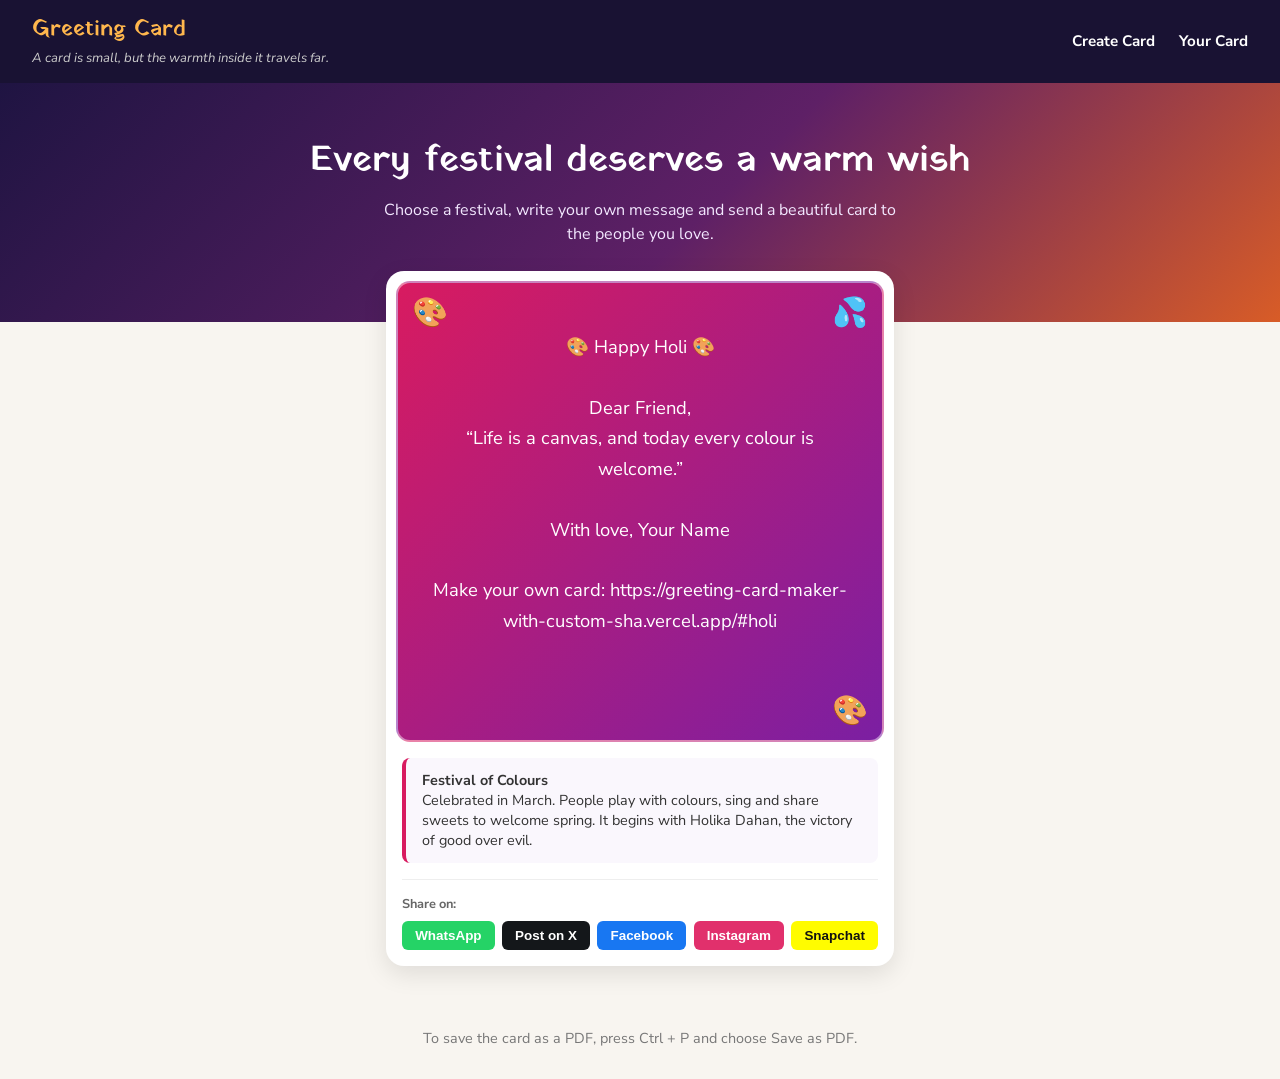
==== greetnav.html @ eba156ea "Add Messenger button to greetnav.html" ====
<!DOCTYPE html>
<html lang="en">
<head>
<meta charset="UTF-8">
<meta name="viewport" content="width=device-width, initial-scale=1">
<meta name="color-scheme" content="light">
<title>Your Greeting Card</title>
<link href="https://fonts.googleapis.com/css2?family=Nunito+Sans:wght@400;600;700&family=Yatra+One&display=swap" rel="stylesheet">
<link rel="stylesheet" href="flix.css">
</head>
<body class="saved-page">

<nav>
  <div class="brand">
    <strong>Greeting Card</strong>
    <span>A card is small, but the warmth inside it travels far.</span>
  </div>
  <div class="nav-links">
    <a href="greet.html">Create Card</a>
    <a href="greetnav.html#holi">Your Card</a>
  </div>
</nav>

<header>
  <h1>Every festival deserves a warm wish</h1>
  <p>Choose a festival, write your own message and send a beautiful card to the people you love.</p>
</header>

<main>
<form id="diwali" action="https://wa.me/" target="_blank" style="--c:#f57c00">
  <div class="face">
    <span class="deco d1">🪔</span><span class="deco d2">✨</span><span class="deco d3">🪔</span>
    <textarea name="text" rows="12" aria-label="Card message">🪔 Happy Diwali 🪔

Dear Friend,
“Light one small lamp today. Hope spreads faster than darkness ever could.”

With love, Your Name

Make your own card: https://greeting-card-maker-with-custom-sha.vercel.app/#diwali</textarea>
  </div>
  <p class="about"><strong>Festival of Lights</strong><br>Celebrated in October or November. Homes glow with diyas and rangoli, families share sweets and pray to Goddess Lakshmi. It marks the victory of light over darkness and Lord Rama’s return to Ayodhya.</p>
  <div class="share-section">
    <span class="share-title">Share on:</span>
    <div class="share-buttons">
      <button type="submit" class="btn-wa">WhatsApp</button>
      <button type="submit" class="btn-x" formaction="https://twitter.com/intent/tweet">Post on X</button>
      <button type="submit" class="btn-fb" formaction="https://www.facebook.com/">Facebook</button>
      <button type="submit" class="btn-ig" formaction="https://www.instagram.com/">Instagram</button>
      <button type="submit" class="btn-sc" formaction="https://www.snapchat.com/">Snapchat</button>
    </div>
  </div>
</form>
<form id="holi" action="https://wa.me/" target="_blank" style="--c:#d81b60">
  <div class="face">
    <span class="deco d1">🎨</span><span class="deco d2">💦</span><span class="deco d3">🎨</span>
    <textarea name="text" rows="12" aria-label="Card message">🎨 Happy Holi 🎨

Dear Friend,
“Life is a canvas, and today every colour is welcome.”

With love, Your Name

Make your own card: https://greeting-card-maker-with-custom-sha.vercel.app/#holi</textarea>
  </div>
  <p class="about"><strong>Festival of Colours</strong><br>Celebrated in March. People play with colours, sing and share sweets to welcome spring. It begins with Holika Dahan, the victory of good over evil.</p>
  <div class="share-section">
    <span class="share-title">Share on:</span>
    <div class="share-buttons">
      <button type="submit" class="btn-wa">WhatsApp</button>
      <button type="submit" class="btn-x" formaction="https://twitter.com/intent/tweet">Post on X</button>
      <button type="submit" class="btn-fb" formaction="https://www.facebook.com/">Facebook</button>
      <button type="submit" class="btn-ig" formaction="https://www.instagram.com/">Instagram</button>
      <button type="submit" class="btn-sc" formaction="https://www.snapchat.com/">Snapchat</button>
    </div>
  </div>
</form>
<form id="rakhi" action="https://wa.me/" target="_blank" style="--c:#c2185b">
  <div class="face">
    <span class="deco d1">🎀</span><span class="deco d2">💛</span><span class="deco d3">🎀</span>
    <textarea name="text" rows="12" aria-label="Card message">🎀 Happy Raksha Bandhan 🎀

Dear Brother/Sister,
“Some bonds need no words, only a thread, a smile and a promise.”

With love, Your Name

Make your own card: https://greeting-card-maker-with-custom-sha.vercel.app/#rakhi</textarea>
  </div>
  <p class="about"><strong>Bond of Brother and Sister</strong><br>Celebrated in August. Sisters tie a rakhi on their brothers’ wrists, and brothers promise love, care and protection.</p>
  <div class="share-section">
    <span class="share-title">Share on:</span>
    <div class="share-buttons">
      <button type="submit" class="btn-wa">WhatsApp</button>
      <button type="submit" class="btn-x" formaction="https://twitter.com/intent/tweet">Post on X</button>
      <button type="submit" class="btn-fb" formaction="https://www.facebook.com/">Facebook</button>
      <button type="submit" class="btn-ig" formaction="https://www.instagram.com/">Instagram</button>
      <button type="submit" class="btn-sc" formaction="https://www.snapchat.com/">Snapchat</button>
    </div>
  </div>
</form>
<form id="navratri" action="https://wa.me/" target="_blank" style="--c:#e53935">
  <div class="face">
    <span class="deco d1">🔱</span><span class="deco d2">🌺</span><span class="deco d3">🔱</span>
    <textarea name="text" rows="12" aria-label="Card message">🔱 Happy Navratri 🔱

Dear Friend,
“Faith lights the nine nights, and courage carries you through all the days.”

With love, Your Name

Make your own card: https://greeting-card-maker-with-custom-sha.vercel.app/#navratri</textarea>
  </div>
  <p class="about"><strong>Nine Nights of the Goddess</strong><br>Nine nights of worship of Goddess Durga, with fasting, garba and dandiya raas in the evenings.</p>
  <div class="share-section">
    <span class="share-title">Share on:</span>
    <div class="share-buttons">
      <button type="submit" class="btn-wa">WhatsApp</button>
      <button type="submit" class="btn-x" formaction="https://twitter.com/intent/tweet">Post on X</button>
      <button type="submit" class="btn-fb" formaction="https://www.facebook.com/">Facebook</button>
      <button type="submit" class="btn-ig" formaction="https://www.instagram.com/">Instagram</button>
      <button type="submit" class="btn-sc" formaction="https://www.snapchat.com/">Snapchat</button>
    </div>
  </div>
</form>
<form id="dussehra" action="https://wa.me/" target="_blank" style="--c:#bf360c">
  <div class="face">
    <span class="deco d1">🏹</span><span class="deco d2">🔥</span><span class="deco d3">🏹</span>
    <textarea name="text" rows="12" aria-label="Card message">🏹 Happy Dussehra 🏹

Dear Friend,
“Every Ravan inside us falls when truth and kindness stand tall.”

With love, Your Name

Make your own card: https://greeting-card-maker-with-custom-sha.vercel.app/#dussehra</textarea>
  </div>
  <p class="about"><strong>Victory of Good over Evil</strong><br>Marks Lord Rama’s victory over Ravana. Effigies of Ravana are burnt on the tenth day after Navratri.</p>
  <div class="share-section">
    <span class="share-title">Share on:</span>
    <div class="share-buttons">
      <button type="submit" class="btn-wa">WhatsApp</button>
      <button type="submit" class="btn-x" formaction="https://twitter.com/intent/tweet">Post on X</button>
      <button type="submit" class="btn-fb" formaction="https://www.facebook.com/">Facebook</button>
      <button type="submit" class="btn-ig" formaction="https://www.instagram.com/">Instagram</button>
      <button type="submit" class="btn-sc" formaction="https://www.snapchat.com/">Snapchat</button>
    </div>
  </div>
</form>
<form id="janmashtami" action="https://wa.me/" target="_blank" style="--c:#1e5aa8">
  <div class="face">
    <span class="deco d1">🦚</span><span class="deco d2">🪈</span><span class="deco d3">🦚</span>
    <textarea name="text" rows="12" aria-label="Card message">🦚 Happy Janmashtami 🦚

Dear Friend,
“Do your best, let go of the rest, and keep smiling like Krishna.”

With love, Your Name

Make your own card: https://greeting-card-maker-with-custom-sha.vercel.app/#janmashtami</textarea>
  </div>
  <p class="about"><strong>Birth of Lord Krishna</strong><br>Celebrated with fasting, bhajans, midnight prayers and the dahi handi pot-breaking fun.</p>
  <div class="share-section">
    <span class="share-title">Share on:</span>
    <div class="share-buttons">
      <button type="submit" class="btn-wa">WhatsApp</button>
      <button type="submit" class="btn-x" formaction="https://twitter.com/intent/tweet">Post on X</button>
      <button type="submit" class="btn-fb" formaction="https://www.facebook.com/">Facebook</button>
      <button type="submit" class="btn-ig" formaction="https://www.instagram.com/">Instagram</button>
      <button type="submit" class="btn-sc" formaction="https://www.snapchat.com/">Snapchat</button>
    </div>
  </div>
</form>
<form id="durga" action="https://wa.me/" target="_blank" style="--c:#c62828">
  <div class="face">
    <span class="deco d1">🌺</span><span class="deco d2">🥁</span><span class="deco d3">🌺</span>
    <textarea name="text" rows="12" aria-label="Card message">🌺 Shubho Durga Puja 🌺

Dear Friend,
“May Maa Durga give you the strength to face every storm with grace.”

With love, Your Name

Make your own card: https://greeting-card-maker-with-custom-sha.vercel.app/#durga</textarea>
  </div>
  <p class="about"><strong>Festival of Goddess Durga</strong><br>Most popular in Bengal. Grand pandals, dhak drums, dhunuchi dance and sindoor khela over five days.</p>
  <div class="share-section">
    <span class="share-title">Share on:</span>
    <div class="share-buttons">
      <button type="submit" class="btn-wa">WhatsApp</button>
      <button type="submit" class="btn-x" formaction="https://twitter.com/intent/tweet">Post on X</button>
      <button type="submit" class="btn-fb" formaction="https://www.facebook.com/">Facebook</button>
      <button type="submit" class="btn-ig" formaction="https://www.instagram.com/">Instagram</button>
      <button type="submit" class="btn-sc" formaction="https://www.snapchat.com/">Snapchat</button>
    </div>
  </div>
</form>
<form id="ganesh" action="https://wa.me/" target="_blank" style="--c:#ef6c00">
  <div class="face">
    <span class="deco d1">🌼</span><span class="deco d2">🙏</span><span class="deco d3">🌼</span>
    <textarea name="text" rows="12" aria-label="Card message">🌼 Ganesh Chaturthi 🌼

Dear Friend,
“Begin with a prayer, walk with patience, and every obstacle will make way.”

Ganpati Bappa Morya! Your Name

Make your own card: https://greeting-card-maker-with-custom-sha.vercel.app/#ganesh</textarea>
  </div>
  <p class="about"><strong>Birthday of Lord Ganesha</strong><br>Ganesha idols are welcomed at home for a few days, offered modaks, and then immersed in water with cheers of Ganpati Bappa Morya.</p>
  <div class="share-section">
    <span class="share-title">Share on:</span>
    <div class="share-buttons">
      <button type="submit" class="btn-wa">WhatsApp</button>
      <button type="submit" class="btn-x" formaction="https://twitter.com/intent/tweet">Post on X</button>
      <button type="submit" class="btn-fb" formaction="https://www.facebook.com/">Facebook</button>
      <button type="submit" class="btn-ig" formaction="https://www.instagram.com/">Instagram</button>
      <button type="submit" class="btn-sc" formaction="https://www.snapchat.com/">Snapchat</button>
    </div>
  </div>
</form>
<form id="lohri" action="https://wa.me/" target="_blank" style="--c:#e64a19">
  <div class="face">
    <span class="deco d1">🔥</span><span class="deco d2">🍿</span><span class="deco d3">🔥</span>
    <textarea name="text" rows="12" aria-label="Card message">🔥 Happy Lohri 🔥

Dear Friend,
“May the Lohri bonfire burn away your worries and warm every heart.”

With love, Your Name

Make your own card: https://greeting-card-maker-with-custom-sha.vercel.app/#lohri</textarea>
  </div>
  <p class="about"><strong>Winter Harvest Bonfire</strong><br>Celebrated in mid-January, mainly in Punjab. People dance bhangra around a bonfire and offer peanuts, rewri and popcorn.</p>
  <div class="share-section">
    <span class="share-title">Share on:</span>
    <div class="share-buttons">
      <button type="submit" class="btn-wa">WhatsApp</button>
      <button type="submit" class="btn-x" formaction="https://twitter.com/intent/tweet">Post on X</button>
      <button type="submit" class="btn-fb" formaction="https://www.facebook.com/">Facebook</button>
      <button type="submit" class="btn-ig" formaction="https://www.instagram.com/">Instagram</button>
      <button type="submit" class="btn-sc" formaction="https://www.snapchat.com/">Snapchat</button>
    </div>
  </div>
</form>
<form id="pongal" action="https://wa.me/" target="_blank" style="--c:#f57f17">
  <div class="face">
    <span class="deco d1">🍯</span><span class="deco d2">🌞</span><span class="deco d3">🌾</span>
    <textarea name="text" rows="12" aria-label="Card message">🍯 Happy Pongal 🌾

Dear Friend,
“As the pot overflows, may your home overflow with joy and plenty.”

With love, Your Name

Make your own card: https://greeting-card-maker-with-custom-sha.vercel.app/#pongal</textarea>
  </div>
  <p class="about"><strong>Tamil Harvest Festival</strong><br>A four-day festival in January. Fresh rice is cooked until the pot overflows, to thank the Sun God and the farmers.</p>
  <div class="share-section">
    <span class="share-title">Share on:</span>
    <div class="share-buttons">
      <button type="submit" class="btn-wa">WhatsApp</button>
      <button type="submit" class="btn-x" formaction="https://twitter.com/intent/tweet">Post on X</button>
      <button type="submit" class="btn-fb" formaction="https://www.facebook.com/">Facebook</button>
      <button type="submit" class="btn-ig" formaction="https://www.instagram.com/">Instagram</button>
      <button type="submit" class="btn-sc" formaction="https://www.snapchat.com/">Snapchat</button>
    </div>
  </div>
</form>
<form id="onam" action="https://wa.me/" target="_blank" style="--c:#2e7d32">
  <div class="face">
    <span class="deco d1">🌼</span><span class="deco d2">🛶</span><span class="deco d3">🌼</span>
    <textarea name="text" rows="12" aria-label="Card message">🌼 Happy Onam 🌼

Dear Friend,
“May the flower carpet at your door bring a year full of colour.”

With love, Your Name

Make your own card: https://greeting-card-maker-with-custom-sha.vercel.app/#onam</textarea>
  </div>
  <p class="about"><strong>Harvest Festival of Kerala</strong><br>Celebrated with pookalam flower carpets, the grand sadya feast, boat races and folk dances.</p>
  <div class="share-section">
    <span class="share-title">Share on:</span>
    <div class="share-buttons">
      <button type="submit" class="btn-wa">WhatsApp</button>
      <button type="submit" class="btn-x" formaction="https://twitter.com/intent/tweet">Post on X</button>
      <button type="submit" class="btn-fb" formaction="https://www.facebook.com/">Facebook</button>
      <button type="submit" class="btn-ig" formaction="https://www.instagram.com/">Instagram</button>
      <button type="submit" class="btn-sc" formaction="https://www.snapchat.com/">Snapchat</button>
    </div>
  </div>
</form>
<form id="chhath" action="https://wa.me/" target="_blank" style="--c:#ff8f00">
  <div class="face">
    <span class="deco d1">🌅</span><span class="deco d2">☀️</span><span class="deco d3">🪔</span>
    <textarea name="text" rows="12" aria-label="Card message">🌅 Happy Chhath Puja 🪔

Dear Friend,
“Bowing to the rising sun, may your life glow with health, faith and joy.”

With love, Your Name

Make your own card: https://greeting-card-maker-with-custom-sha.vercel.app/#chhath</textarea>
  </div>
  <p class="about"><strong>Worship of the Sun God</strong><br>A four-day festival celebrated in October or November, mainly in Bihar, Jharkhand and eastern Uttar Pradesh. Devotees fast and offer arghya to the setting and rising sun at rivers and ponds, thanking Surya Dev and Chhathi Maiya.</p>
  <div class="share-section">
    <span class="share-title">Share on:</span>
    <div class="share-buttons">
      <button type="submit" class="btn-wa">WhatsApp</button>
      <button type="submit" class="btn-x" formaction="https://twitter.com/intent/tweet">Post on X</button>
      <button type="submit" class="btn-fb" formaction="https://www.facebook.com/">Facebook</button>
      <button type="submit" class="btn-ig" formaction="https://www.instagram.com/">Instagram</button>
      <button type="submit" class="btn-sc" formaction="https://www.snapchat.com/">Snapchat</button>
    </div>
  </div>
</form>
<form id="eidfitr" action="https://wa.me/" target="_blank" style="--c:#00796b">
  <div class="face">
    <span class="deco d1">🌙</span><span class="deco d2">⭐</span><span class="deco d3">🌙</span>
    <textarea name="text" rows="12" aria-label="Card message">🌙 Eid Mubarak 🌙

Dear Friend,
“After a month of patience, may Allah reward you with joy beyond measure.”

With love, Your Name

Make your own card: https://greeting-card-maker-with-custom-sha.vercel.app/#eidfitr</textarea>
  </div>
  <p class="about"><strong>Festival of Breaking the Fast</strong><br>Marks the end of Ramadan. People offer special prayers, wear new clothes, share sheer khurma and give charity to the needy.</p>
  <div class="share-section">
    <span class="share-title">Share on:</span>
    <div class="share-buttons">
      <button type="submit" class="btn-wa">WhatsApp</button>
      <button type="submit" class="btn-x" formaction="https://twitter.com/intent/tweet">Post on X</button>
      <button type="submit" class="btn-fb" formaction="https://www.facebook.com/">Facebook</button>
      <button type="submit" class="btn-ig" formaction="https://www.instagram.com/">Instagram</button>
      <button type="submit" class="btn-sc" formaction="https://www.snapchat.com/">Snapchat</button>
    </div>
  </div>
</form>
<form id="eidadha" action="https://wa.me/" target="_blank" style="--c:#00695c">
  <div class="face">
    <span class="deco d1">🕌</span><span class="deco d2">🌙</span><span class="deco d3">🕌</span>
    <textarea name="text" rows="12" aria-label="Card message">🕌 Eid ul-Adha Mubarak 🕌

Dear Friend,
“May your sacrifices turn into blessings and your heart stay generous.”

With love, Your Name

Make your own card: https://greeting-card-maker-with-custom-sha.vercel.app/#eidadha</textarea>
  </div>
  <p class="about"><strong>Festival of Sacrifice</strong><br>Remembers Prophet Ibrahim’s devotion to Allah. Meat is shared with family, friends and the poor.</p>
  <div class="share-section">
    <span class="share-title">Share on:</span>
    <div class="share-buttons">
      <button type="submit" class="btn-wa">WhatsApp</button>
      <button type="submit" class="btn-x" formaction="https://twitter.com/intent/tweet">Post on X</button>
      <button type="submit" class="btn-fb" formaction="https://www.facebook.com/">Facebook</button>
      <button type="submit" class="btn-ig" formaction="https://www.instagram.com/">Instagram</button>
      <button type="submit" class="btn-sc" formaction="https://www.snapchat.com/">Snapchat</button>
    </div>
  </div>
</form>
<form id="gurpurab" action="https://wa.me/" target="_blank" style="--c:#1565c0">
  <div class="face">
    <span class="deco d1">☬</span><span class="deco d2">🌟</span><span class="deco d3">☬</span>
    <textarea name="text" rows="12" aria-label="Card message">☬ Guru Nanak Jayanti ☬

Dear Friend,
“Walk in the light of Guru Nanak: be honest, be kind, serve everyone.”

Waheguru Ji Ka Khalsa. Your Name

Make your own card: https://greeting-card-maker-with-custom-sha.vercel.app/#gurpurab</textarea>
  </div>
  <p class="about"><strong>Birth of Guru Nanak Dev Ji</strong><br>Celebrated with prabhat pheris, kirtan and langar at gurdwaras. It remembers the teachings of honest work, sharing and equality.</p>
  <div class="share-section">
    <span class="share-title">Share on:</span>
    <div class="share-buttons">
      <button type="submit" class="btn-wa">WhatsApp</button>
      <button type="submit" class="btn-x" formaction="https://twitter.com/intent/tweet">Post on X</button>
      <button type="submit" class="btn-fb" formaction="https://www.facebook.com/">Facebook</button>
      <button type="submit" class="btn-ig" formaction="https://www.instagram.com/">Instagram</button>
      <button type="submit" class="btn-sc" formaction="https://www.snapchat.com/">Snapchat</button>
    </div>
  </div>
</form>
<form id="baisakhi" action="https://wa.me/" target="_blank" style="--c:#ef9a00">
  <div class="face">
    <span class="deco d1">🌾</span><span class="deco d2">🥁</span><span class="deco d3">🌾</span>
    <textarea name="text" rows="12" aria-label="Card message">🌾 Happy Baisakhi 🌾

Dear Friend,
“May golden fields of wheat bring golden days of joy to your family.”

With love, Your Name

Make your own card: https://greeting-card-maker-with-custom-sha.vercel.app/#baisakhi</textarea>
  </div>
  <p class="about"><strong>Sikh New Year and Harvest</strong><br>Celebrated on 13 or 14 April. It marks the harvest and the founding of the Khalsa in 1699, with bhangra, fairs and gurdwara visits.</p>
  <div class="share-section">
    <span class="share-title">Share on:</span>
    <div class="share-buttons">
      <button type="submit" class="btn-wa">WhatsApp</button>
      <button type="submit" class="btn-x" formaction="https://twitter.com/intent/tweet">Post on X</button>
      <button type="submit" class="btn-fb" formaction="https://www.facebook.com/">Facebook</button>
      <button type="submit" class="btn-ig" formaction="https://www.instagram.com/">Instagram</button>
      <button type="submit" class="btn-sc" formaction="https://www.snapchat.com/">Snapchat</button>
      <button type="submit" class="btn-ms" formaction="https://www.messenger.com/">Messenger</button>
    </div>
  </div>
</form>
<form id="buddha" action="https://wa.me/" target="_blank" style="--c:#ff9800">
  <div class="face">
    <span class="deco d1">☸️</span><span class="deco d2">🕯️</span><span class="deco d3">☸️</span>
    <textarea name="text" rows="12" aria-label="Card message">☸️ Happy Buddha Purnima ☸️

Dear Friend,
“Peace comes from within. May you find it in every quiet moment.”

With love, Your Name

Make your own card: https://greeting-card-maker-with-custom-sha.vercel.app/#buddha</textarea>
  </div>
  <p class="about"><strong>Birth of Gautama Buddha</strong><br>Celebrated on the full moon of Vaishakha with meditation, prayers and acts of kindness.</p>
  <div class="share-section">
    <span class="share-title">Share on:</span>
    <div class="share-buttons">
      <button type="submit" class="btn-wa">WhatsApp</button>
      <button type="submit" class="btn-x" formaction="https://twitter.com/intent/tweet">Post on X</button>
      <button type="submit" class="btn-fb" formaction="https://www.facebook.com/">Facebook</button>
      <button type="submit" class="btn-ig" formaction="https://www.instagram.com/">Instagram</button>
      <button type="submit" class="btn-sc" formaction="https://www.snapchat.com/">Snapchat</button>
    </div>
  </div>
</form>
<form id="mahavir" action="https://wa.me/" target="_blank" style="--c:#8e24aa">
  <div class="face">
    <span class="deco d1">🪷</span><span class="deco d2">🕊️</span><span class="deco d3">🪷</span>
    <textarea name="text" rows="12" aria-label="Card message">🪷 Mahavir Jayanti 🪷

Dear Friend,
“Live and let live. May kindness be the path you choose each day.”

With love, Your Name

Make your own card: https://greeting-card-maker-with-custom-sha.vercel.app/#mahavir</textarea>
  </div>
  <p class="about"><strong>Birth of Lord Mahavir</strong><br>A Jain festival of processions and prayers, remembering the teachings of ahimsa (non-violence) and truth.</p>
  <div class="share-section">
    <span class="share-title">Share on:</span>
    <div class="share-buttons">
      <button type="submit" class="btn-wa">WhatsApp</button>
      <button type="submit" class="btn-x" formaction="https://twitter.com/intent/tweet">Post on X</button>
      <button type="submit" class="btn-fb" formaction="https://www.facebook.com/">Facebook</button>
      <button type="submit" class="btn-ig" formaction="https://www.instagram.com/">Instagram</button>
      <button type="submit" class="btn-sc" formaction="https://www.snapchat.com/">Snapchat</button>
    </div>
  </div>
</form>
<form id="christmas" action="https://wa.me/" target="_blank" style="--c:#b71c1c">
  <div class="face">
    <span class="deco d1">🎄</span><span class="deco d2">🎁</span><span class="deco d3">❄️</span>
    <textarea name="text" rows="12" aria-label="Card message">🎄 Merry Christmas ❄️

Dear Friend,
“May the warmth of Christmas stay in your heart long after the lights fade.”

With love, Your Name

Make your own card: https://greeting-card-maker-with-custom-sha.vercel.app/#christmas</textarea>
  </div>
  <p class="about"><strong>Birth of Jesus Christ</strong><br>Celebrated on 25 December with church services, carols, the Christmas tree, gifts and a family feast.</p>
  <div class="share-section">
    <span class="share-title">Share on:</span>
    <div class="share-buttons">
      <button type="submit" class="btn-wa">WhatsApp</button>
      <button type="submit" class="btn-x" formaction="https://twitter.com/intent/tweet">Post on X</button>
      <button type="submit" class="btn-fb" formaction="https://www.facebook.com/">Facebook</button>
      <button type="submit" class="btn-ig" formaction="https://www.instagram.com/">Instagram</button>
      <button type="submit" class="btn-sc" formaction="https://www.snapchat.com/">Snapchat</button>
    </div>
  </div>
</form>
<form id="easter" action="https://wa.me/" target="_blank" style="--c:#ab47bc">
  <div class="face">
    <span class="deco d1">🐣</span><span class="deco d2">🌷</span><span class="deco d3">🐣</span>
    <textarea name="text" rows="12" aria-label="Card message">🐣 Happy Easter 🐣

Dear Friend,
“Every ending hides a new beginning. Wishing you hope and a fresh start.”

With love, Your Name

Make your own card: https://greeting-card-maker-with-custom-sha.vercel.app/#easter</textarea>
  </div>
  <p class="about"><strong>Resurrection of Jesus</strong><br>Celebrated after Good Friday with church services, Easter eggs and family gatherings. It is a symbol of hope and new life.</p>
  <div class="share-section">
    <span class="share-title">Share on:</span>
    <div class="share-buttons">
      <button type="submit" class="btn-wa">WhatsApp</button>
      <button type="submit" class="btn-x" formaction="https://twitter.com/intent/tweet">Post on X</button>
      <button type="submit" class="btn-fb" formaction="https://www.facebook.com/">Facebook</button>
      <button type="submit" class="btn-ig" formaction="https://www.instagram.com/">Instagram</button>
      <button type="submit" class="btn-sc" formaction="https://www.snapchat.com/">Snapchat</button>
    </div>
  </div>
</form>
<form id="newyear" action="https://wa.me/" target="_blank" style="--c:#3949ab">
  <div class="face">
    <span class="deco d1">🎆</span><span class="deco d2">🎉</span><span class="deco d3">🎇</span>
    <textarea name="text" rows="12" aria-label="Card message">🎆 Happy New Year 🎇

Dear Friend,
“A new year is a blank page. Write something you will be proud of.”

With love, Your Name

Make your own card: https://greeting-card-maker-with-custom-sha.vercel.app/#newyear</textarea>
  </div>
  <p class="about"><strong>First Day of the Year</strong><br>Celebrated on 1 January with countdowns, fireworks, parties and fresh resolutions.</p>
  <div class="share-section">
    <span class="share-title">Share on:</span>
    <div class="share-buttons">
      <button type="submit" class="btn-wa">WhatsApp</button>
      <button type="submit" class="btn-x" formaction="https://twitter.com/intent/tweet">Post on X</button>
      <button type="submit" class="btn-fb" formaction="https://www.facebook.com/">Facebook</button>
      <button type="submit" class="btn-ig" formaction="https://www.instagram.com/">Instagram</button>
      <button type="submit" class="btn-sc" formaction="https://www.snapchat.com/">Snapchat</button>
    </div>
  </div>
</form>
<form id="independence" action="https://wa.me/" target="_blank" style="--c:#e8710a">
  <div class="face">
    <span class="deco d1">🇮🇳</span><span class="deco d2">🕊️</span><span class="deco d3">🇮🇳</span>
    <textarea name="text" rows="12" aria-label="Card message">🇮🇳 Happy Independence Day 🇮🇳

Dear Friend,
“Proud of our past, hopeful for our future. Jai Hind!”

With love, Your Name

Make your own card: https://greeting-card-maker-with-custom-sha.vercel.app/#independence</textarea>
  </div>
  <p class="about"><strong>15 August 1947</strong><br>The day India became free from British rule. The Prime Minister hoists the flag at the Red Fort and the nation sings with pride.</p>
  <div class="share-section">
    <span class="share-title">Share on:</span>
    <div class="share-buttons">
      <button type="submit" class="btn-wa">WhatsApp</button>
      <button type="submit" class="btn-x" formaction="https://twitter.com/intent/tweet">Post on X</button>
      <button type="submit" class="btn-fb" formaction="https://www.facebook.com/">Facebook</button>
      <button type="submit" class="btn-ig" formaction="https://www.instagram.com/">Instagram</button>
      <button type="submit" class="btn-sc" formaction="https://www.snapchat.com/">Snapchat</button>
    </div>
  </div>
</form>
<form id="republic" action="https://wa.me/" target="_blank" style="--c:#138808">
  <div class="face">
    <span class="deco d1">🎖️</span><span class="deco d2">🇮🇳</span><span class="deco d3">🎖️</span>
    <textarea name="text" rows="12" aria-label="Card message">🎖️ Happy Republic Day 🎖️

Dear Friend,
“Freedom is a gift, and our Constitution is its promise. Let us keep it alive.”

With love, Your Name

Make your own card: https://greeting-card-maker-with-custom-sha.vercel.app/#republic</textarea>
  </div>
  <p class="about"><strong>26 January 1950</strong><br>The day the Constitution of India came into effect. Celebrated with a grand parade on Kartavya Path in Delhi.</p>
  <div class="share-section">
    <span class="share-title">Share on:</span>
    <div class="share-buttons">
      <button type="submit" class="btn-wa">WhatsApp</button>
      <button type="submit" class="btn-x" formaction="https://twitter.com/intent/tweet">Post on X</button>
      <button type="submit" class="btn-fb" formaction="https://www.facebook.com/">Facebook</button>
      <button type="submit" class="btn-ig" formaction="https://www.instagram.com/">Instagram</button>
      <button type="submit" class="btn-sc" formaction="https://www.snapchat.com/">Snapchat</button>
    </div>
  </div>
</form>
</main>

<footer>
  <p>To save the card as a PDF, press Ctrl + P and choose Save as PDF.</p>
</footer>

</body>
</html>
---- flix.css ----
/* Colors & Base */
:root {
  --main: #6a1b9a;
  --bg: #f8f5f0;
  color-scheme: light;
}

* {
  box-sizing: border-box;
}

body {
  margin: 0;
  font-family: "Nunito Sans", Arial, sans-serif;
  background: var(--bg);
  color: #333;
}

nav {
  background: #191233;
  color:red;
  padding: 0.9rem 2rem;
  display: flex;
  justify-content: space-between;
  align-items: center;
  flex-wrap: wrap;
  gap: 1rem;
}

nav .brand strong {
  display: block;
  font: 1.35rem "Yatra One", Georgia, serif;
  color: #ffb74d;
}

nav .brand span {
  font-size: 0.82rem;
  color: #ccc;
  font-style: italic;
}

nav .nav-links {
  display: flex;
  gap: 1.5rem;
}

nav .nav-links a {
  color: white;
  text-decoration: none;
  font-weight: 700;
  font-size: 0.95rem;
}

nav .nav-links a:hover {
  color: #ffb74d;
}

header {
  text-align: center;
  color: white;
  padding: 3.2rem 1rem 4.8rem;
  background: linear-gradient(135deg, #1f1442 0%, #5e2066 55%, #d85c27 100%);
}

header h1 {
  margin: 0 0 0.6rem;
  font: 2.3rem "Yatra One", Georgia, serif;
}

header p {
  margin: 0 auto;
  max-width: 520px;
  font-size: 1rem;
  line-height: 1.5;
  color: #f3e8ff;
}

main {
  max-width: 540px;
  margin: -3.2rem auto 2rem;
  padding: 0 1rem;
}

.box, form {
  background: white;
  padding: 1.4rem;
  margin-bottom: 1.5rem;
  border-radius: 18px;
  box-shadow: 0 8px 24px rgba(0, 0, 0, 0.1);
}

label {
  display: block;
  margin-bottom: 0.5rem;
  font-weight: bold;
  color: var(--main);
}

select {
  width: 100%;
  padding: 0.75rem;
  font-size: 1rem;
  border: 2px solid var(--main);
  border-radius: 10px;
  background: white;
  color: #333;
}

.empty {
  text-align: center;
  border: 2px dashed #bbb;
  box-shadow: none;
}

form {
  display: none;
  border-top: 6px solid var(--c);
}

.saved-page form {
  border-top: 0;
  padding: 0.6rem;
}

body:has(option:checked:not([disabled])) .empty {
  display: none;
}

h2 {
  margin: 0 0 0.8rem;
  font: 1.5rem "Yatra One", Georgia, serif;
  color: var(--c);
}

/* Card Face */
.face {
  position: relative;
  padding: 2.6rem 1.2rem 2.2rem;
  border-radius: 14px;
  overflow: hidden;
  border: 2px solid rgba(255, 255, 255, 0.45);
  background: linear-gradient(135deg, var(--c), #7b1fa2);
}

.deco {
  position: absolute;
  font-size: 1.8rem;
}
.d1 { top: 10px; left: 14px; }
.d2 { top: 10px; right: 14px; }
.d3 { bottom: 10px; right: 14px; }

textarea {
  display: block;
  width: 100%;
  padding: 0.5rem;
  font: 1.15rem/1.65 "Nunito Sans", Georgia, serif;
  text-align: center;
  color: white;
  background: transparent;
  border: 0;
  resize: none;
}

textarea:focus {
  outline: 1px dashed rgba(255, 255, 255, 0.6);
}

.about {
  margin: 1rem 0.4rem 0;
  padding: 0.8rem 1rem;
  background: #faf7fd;
  border-left: 4px solid var(--c);
  border-radius: 8px;
  font-size: 0.9rem;
}

.save-btn {
  display: block;
  width: 100%;
  margin-top: 1rem;
  padding: 0.75rem;
  font-size: 1rem;
  font-weight: bold;
  color: white;
  background: var(--c);
  border: 0;
  border-radius: 10px;
  cursor: pointer;
}

.save-btn:hover {
  opacity: 0.9;
}

.share-section {
  margin: 1rem 0.4rem 0.4rem;
  padding-top: 0.9rem;
  border-top: 1px solid #eee;
}

.share-title {
  display: block;
  font-size: 0.8rem;
  font-weight: bold;
  color: #666;
  margin-bottom: 0.5rem;
}

.share-buttons {
  display: flex;
  flex-wrap: wrap;
  gap: 0.45rem;
}

.share-buttons button {
  flex: 1 1 auto;
  margin: 0;
  padding: 0.45rem 0.75rem;
  font-size: 0.84rem;
  font-weight: bold;
  color: white;
  border: 0;
  border-radius: 6px;
  cursor: pointer;
}

.btn-wa { background: #25D366; }
.btn-x  { background: #14171A; }
.btn-fb { background: #1877F2; }
.btn-ig { background: #E1306C; }
.btn-sc { background: #FFFC00; color: #111 !important; }

.share-buttons button:hover {
  opacity: 0.88;
}

footer {
  text-align: center;
  padding: 1rem;
  color: #777;
  font-size: 0.9rem;
}

@media print {
  nav, header, .box, .about, .share-section, .save-btn, footer {
    display: none;
  }
  form {
    box-shadow: none;
  }
}

/* Show card on greetnav.html via #hash, or default to #holi if no hash */
form:target {
  display: block;
}

.saved-page:not(:has(form:target)) #holi {
  display: block;
}

/* Show selected festival on greet.html */
body:not(.saved-page):has(option[value=custom]:checked) #custom,
body:not(.saved-page):has(option[value=diwali]:checked) #diwali,
body:not(.saved-page):has(option[value=holi]:checked) #holi,
body:not(.saved-page):has(option[value=rakhi]:checked) #rakhi,
body:not(.saved-page):has(option[value=navratri]:checked) #navratri,
body:not(.saved-page):has(option[value=dussehra]:checked) #dussehra,
body:not(.saved-page):has(option[value=janmashtami]:checked) #janmashtami,
body:not(.saved-page):has(option[value=durga]:checked) #durga,
body:not(.saved-page):has(option[value=ganesh]:checked) #ganesh,
body:not(.saved-page):has(option[value=lohri]:checked) #lohri,
body:not(.saved-page):has(option[value=pongal]:checked) #pongal,
body:not(.saved-page):has(option[value=onam]:checked) #onam,
body:not(.saved-page):has(option[value=chhath]:checked) #chhath,
body:not(.saved-page):has(option[value=eidfitr]:checked) #eidfitr,
body:not(.saved-page):has(option[value=eidadha]:checked) #eidadha,
body:not(.saved-page):has(option[value=gurpurab]:checked) #gurpurab,
body:not(.saved-page):has(option[value=baisakhi]:checked) #baisakhi,
body:not(.saved-page):has(option[value=buddha]:checked) #buddha,
body:not(.saved-page):has(option[value=mahavir]:checked) #mahavir,
body:not(.saved-page):has(option[value=christmas]:checked) #christmas,
body:not(.saved-page):has(option[value=easter]:checked) #easter,
body:not(.saved-page):has(option[value=newyear]:checked) #newyear,
body:not(.saved-page):has(option[value=independence]:checked) #independence,
body:not(.saved-page):has(option[value=republic]:checked) #republic {
  display: block;
}
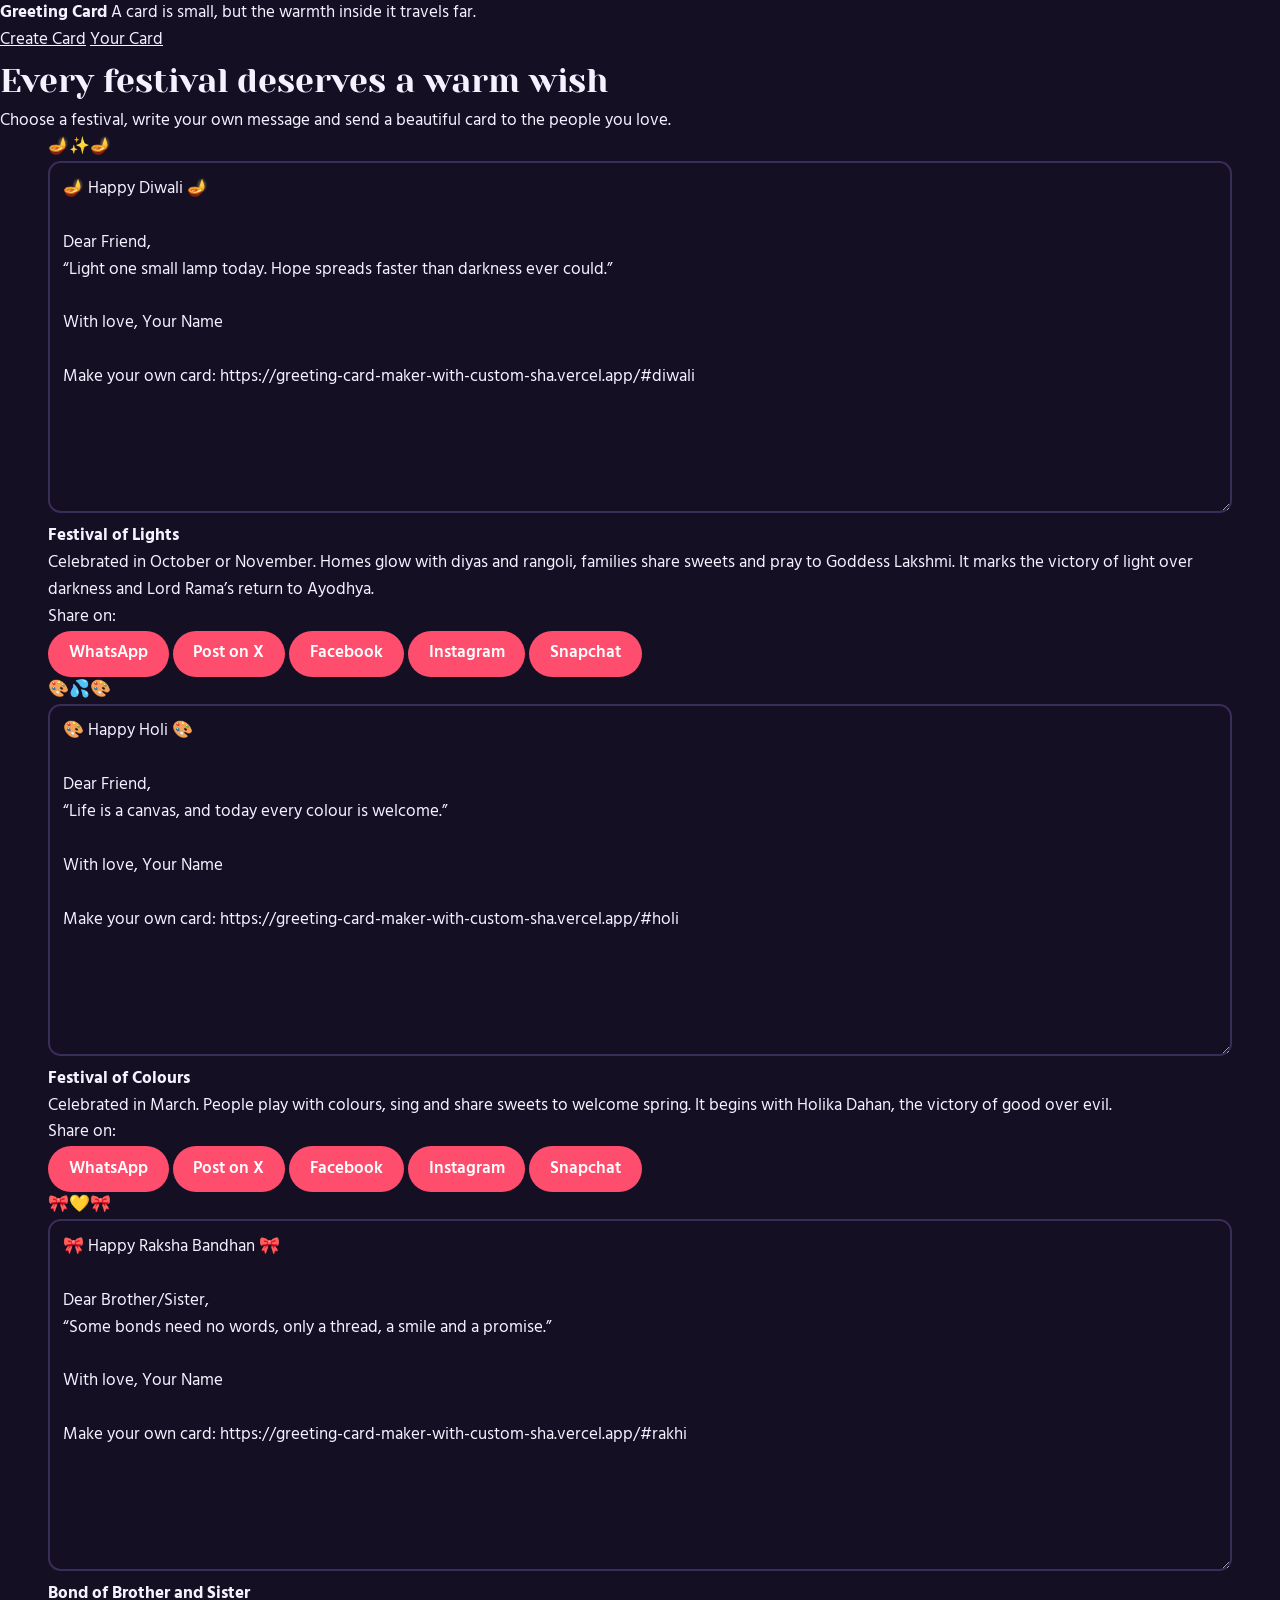
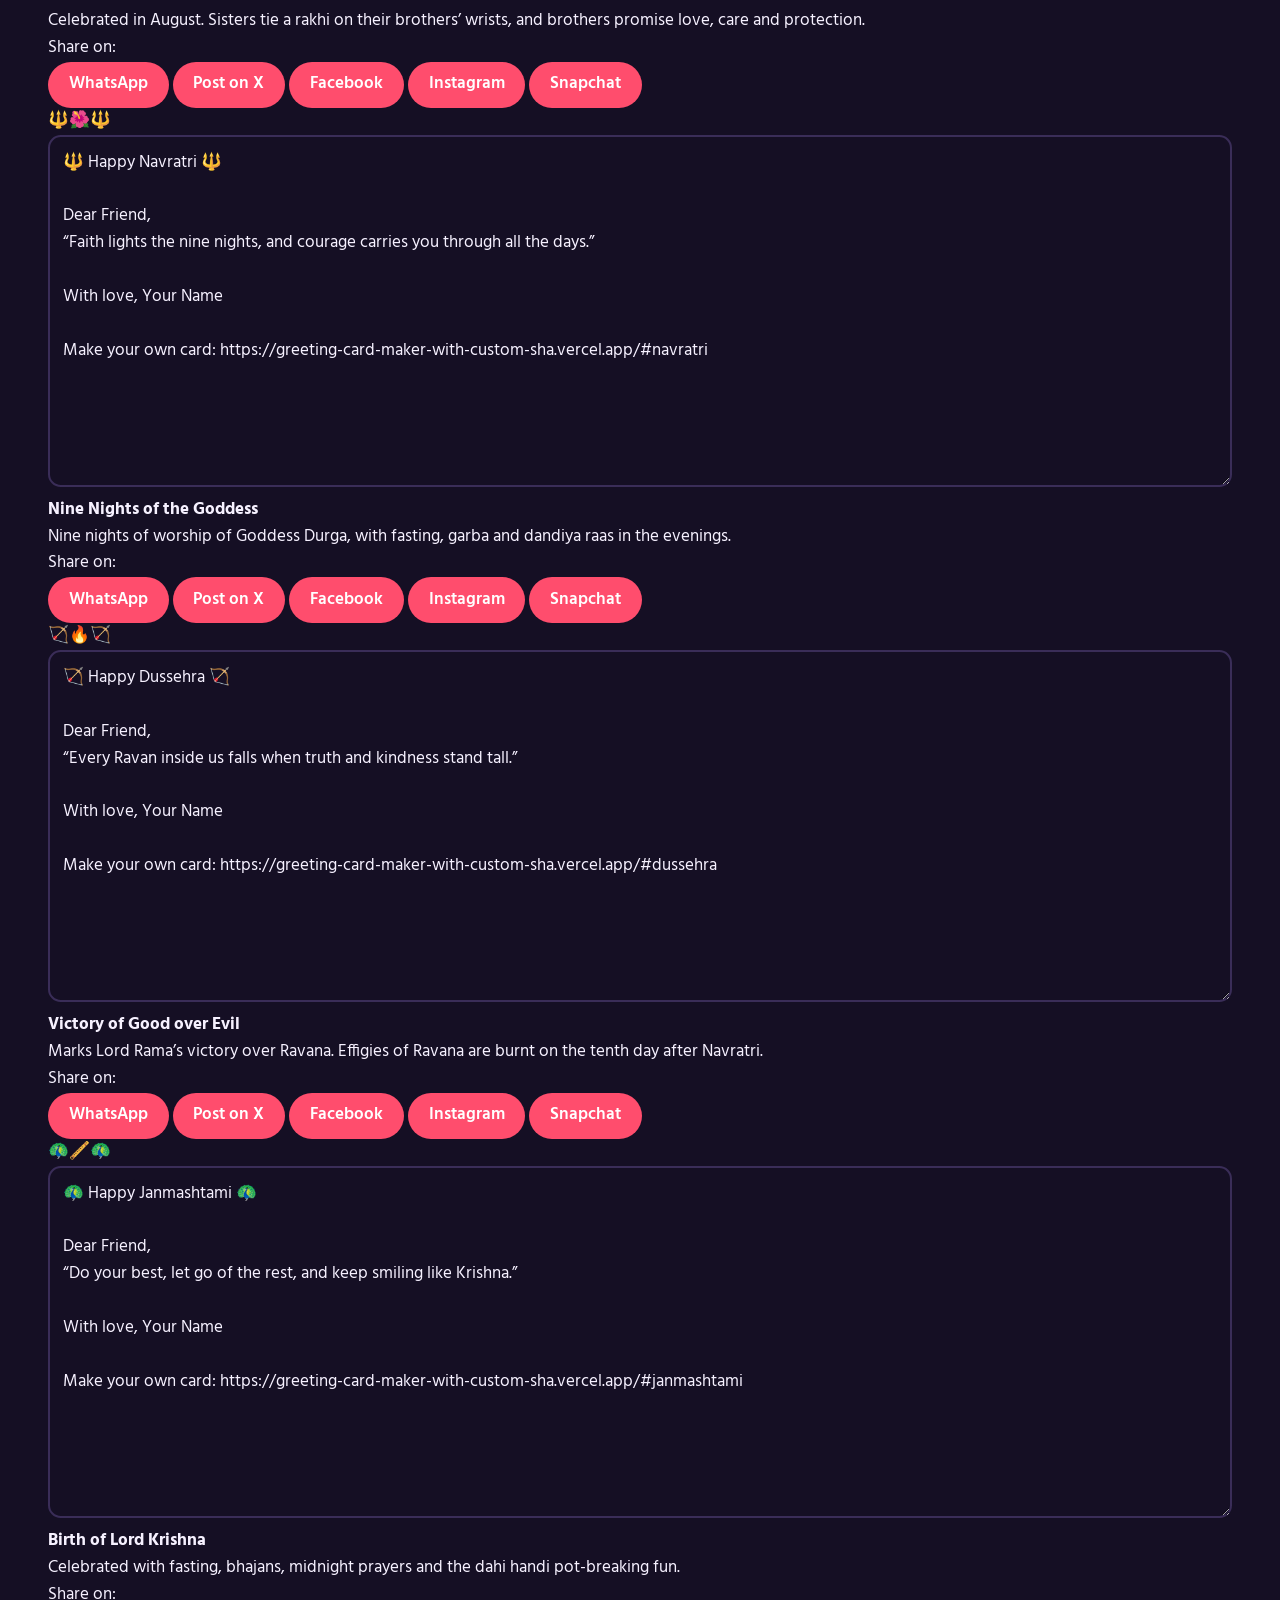
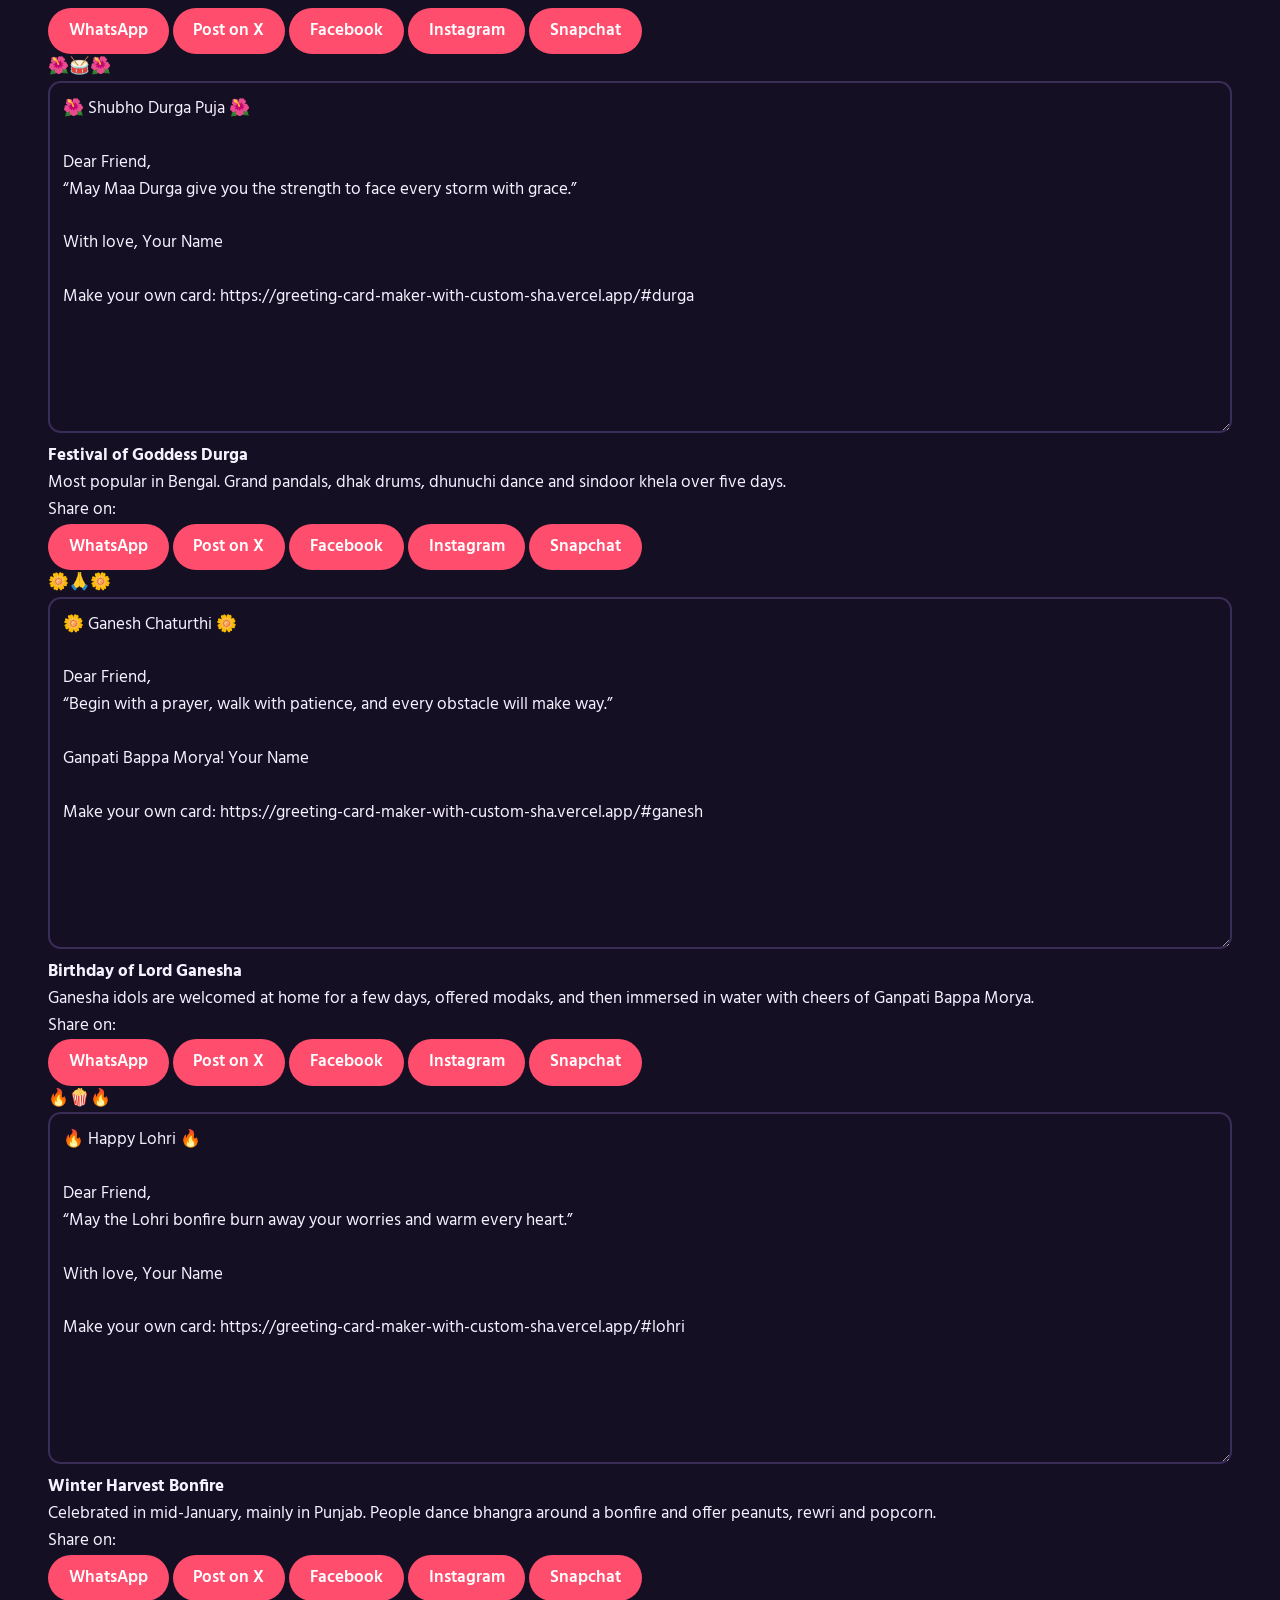
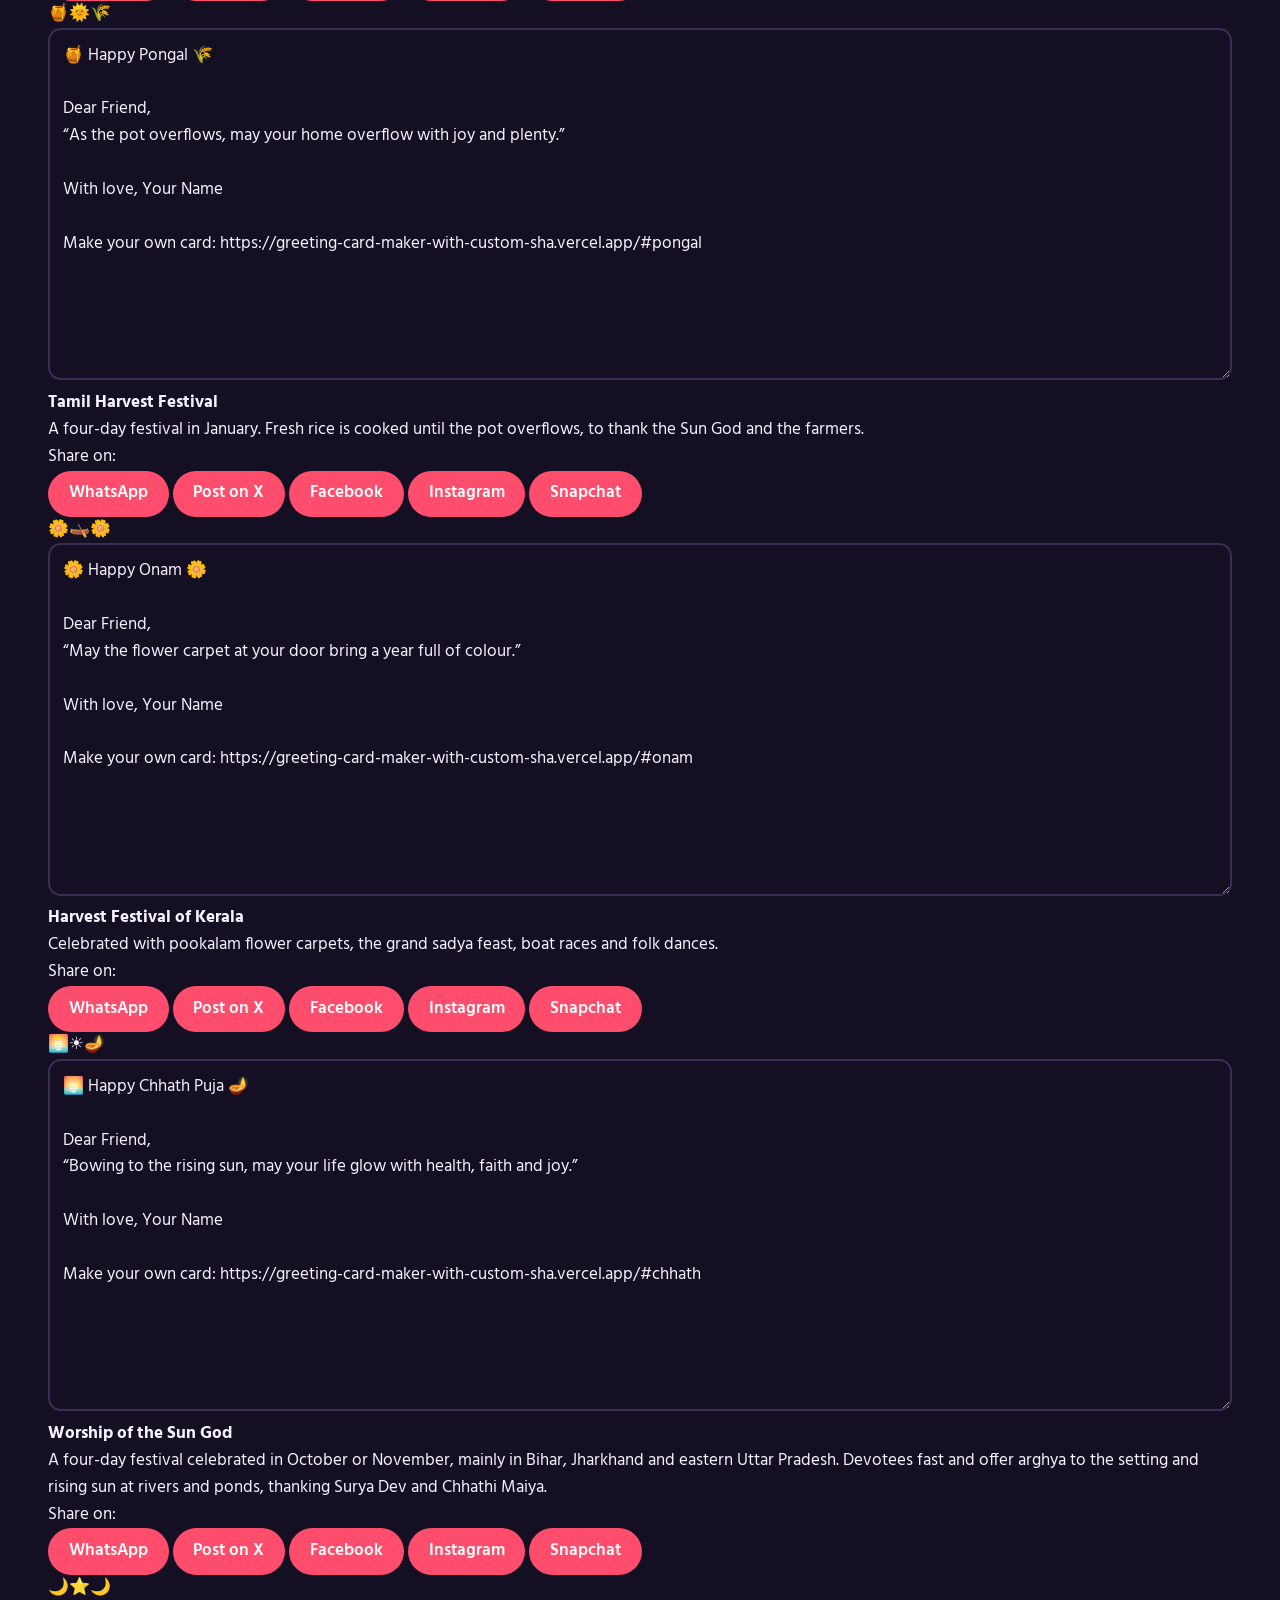
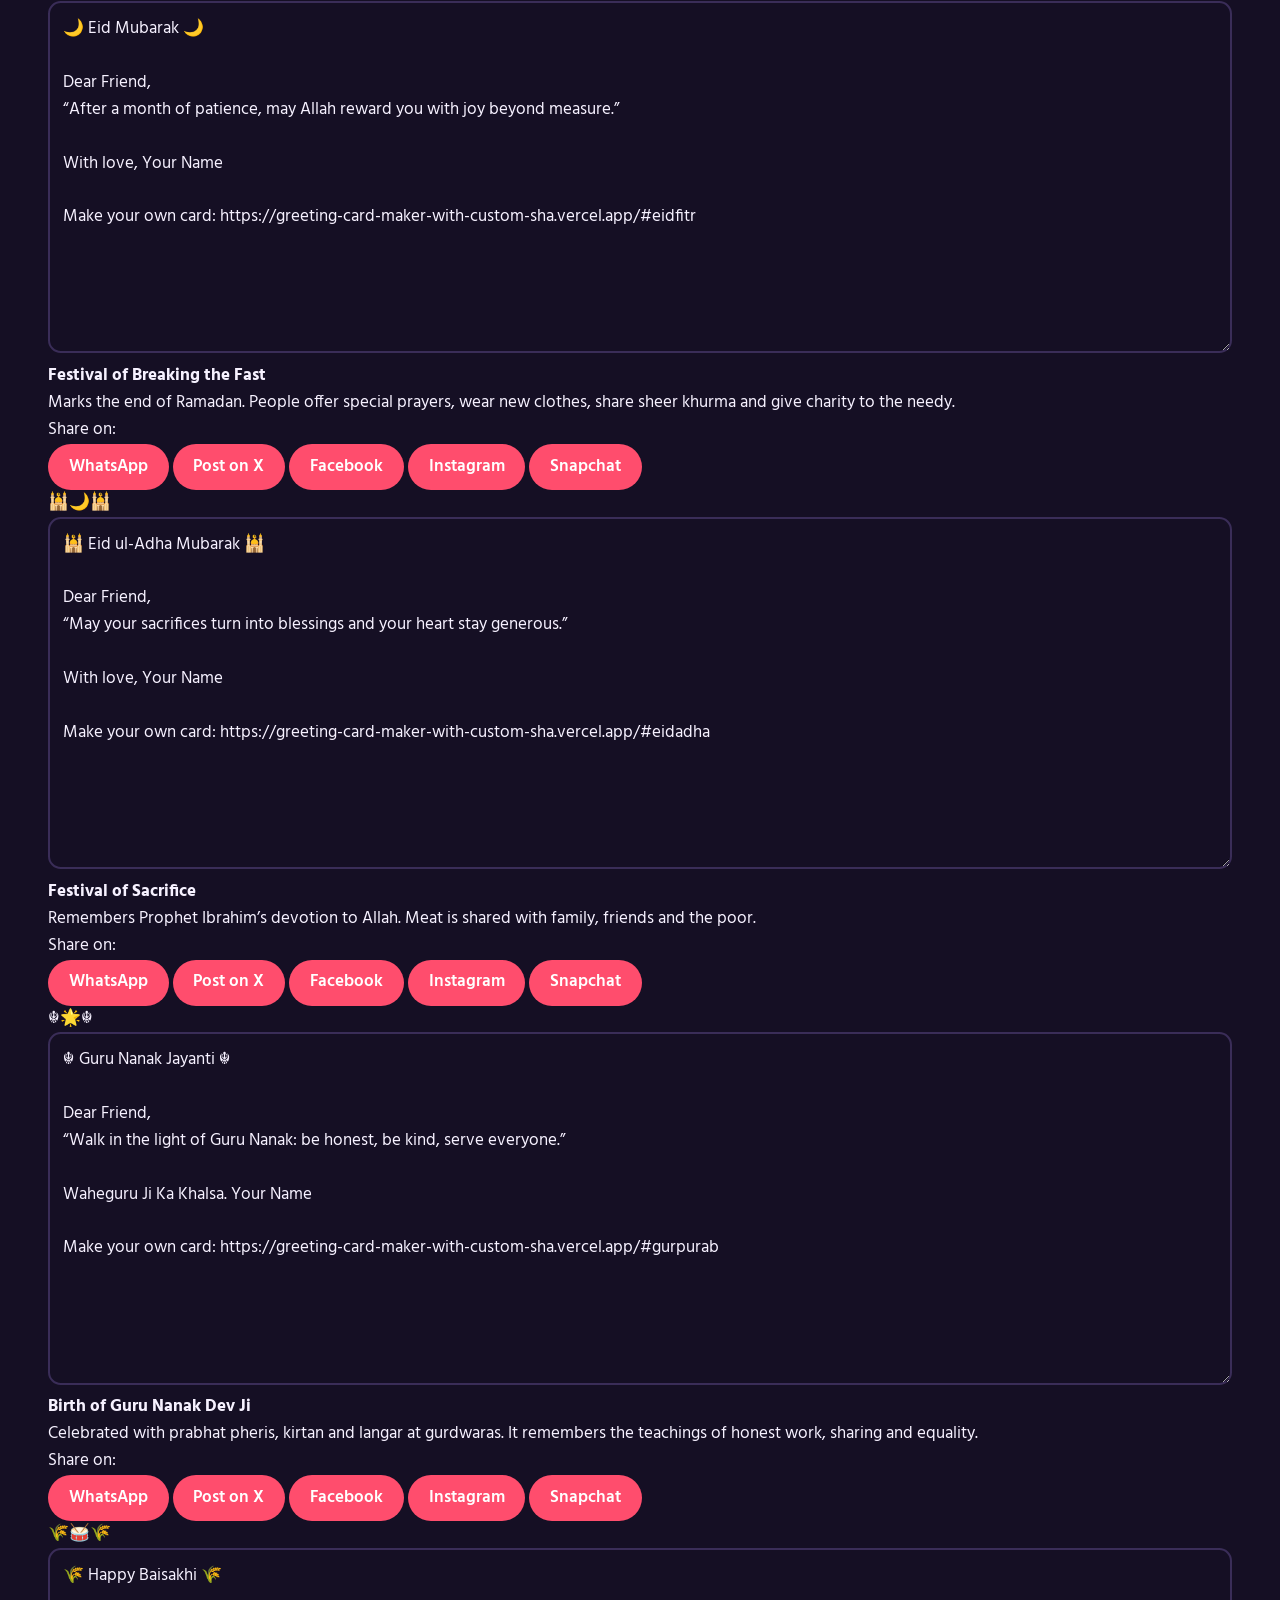
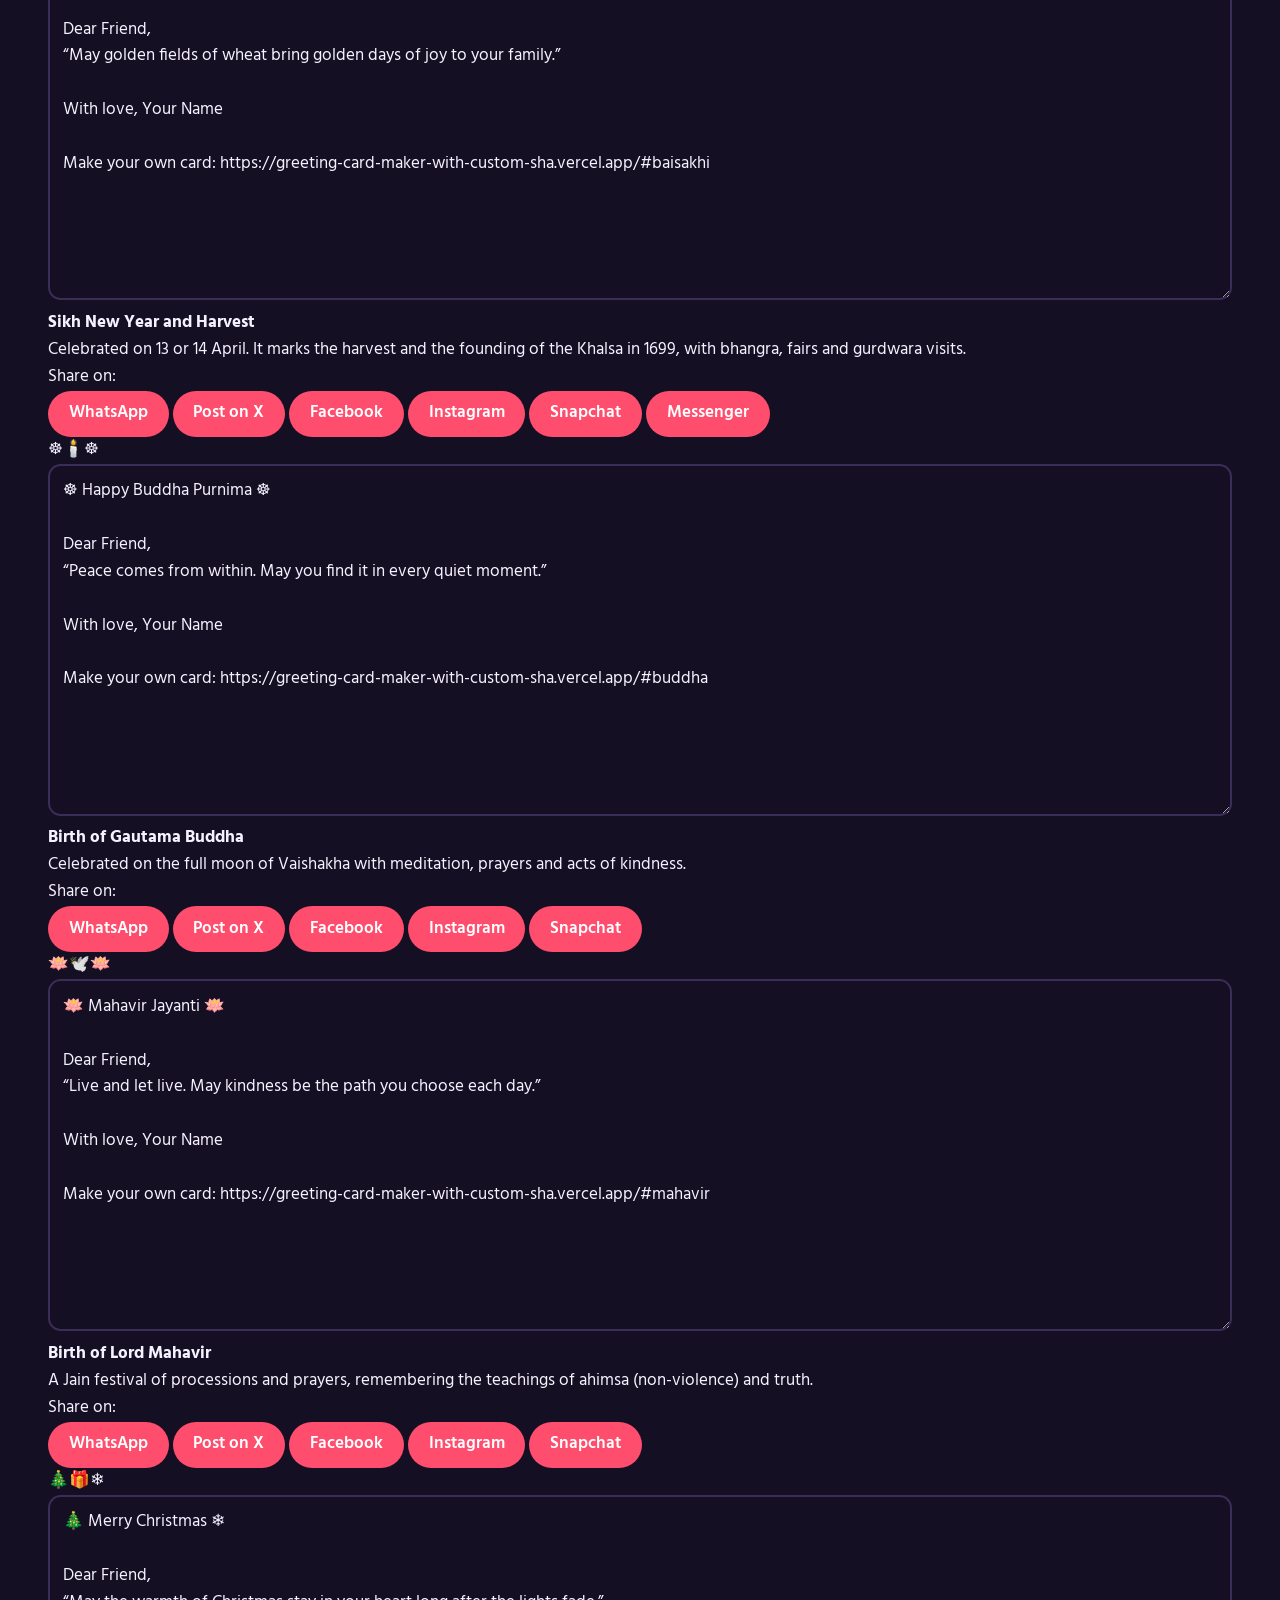
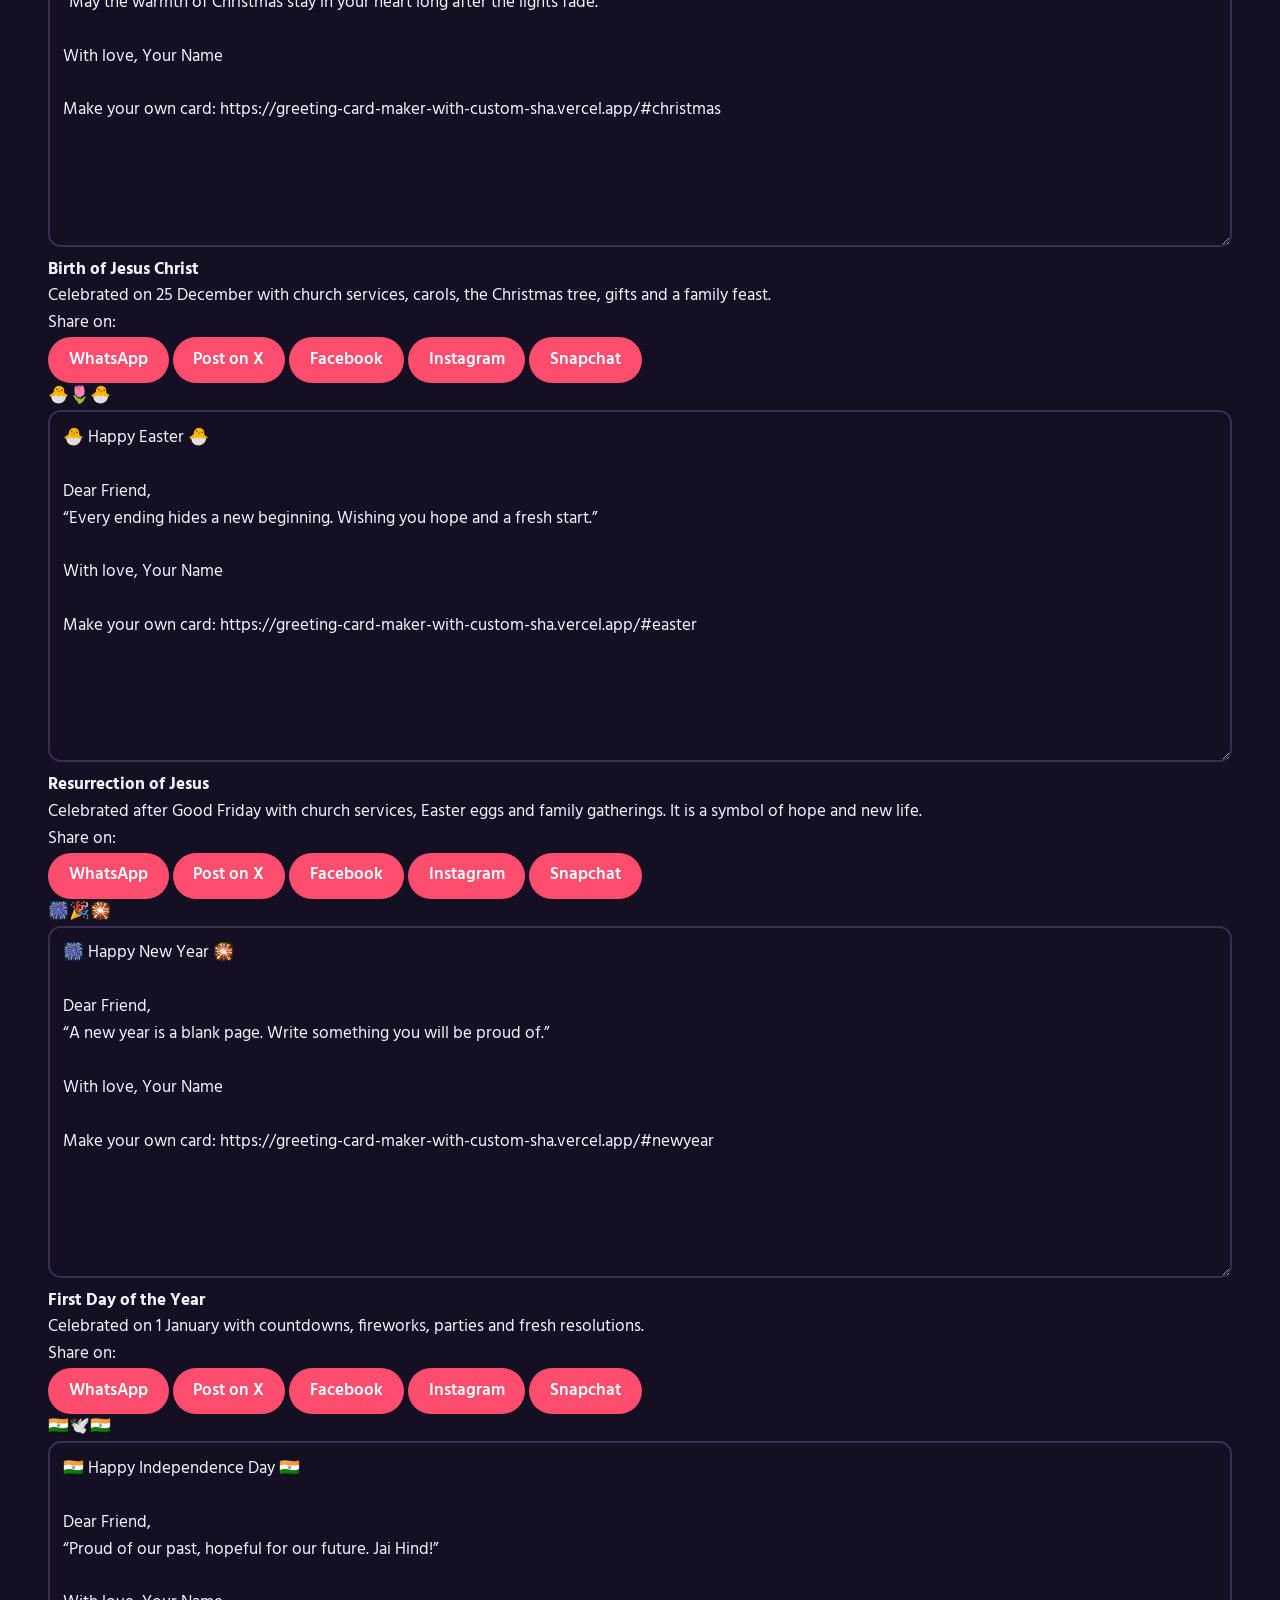
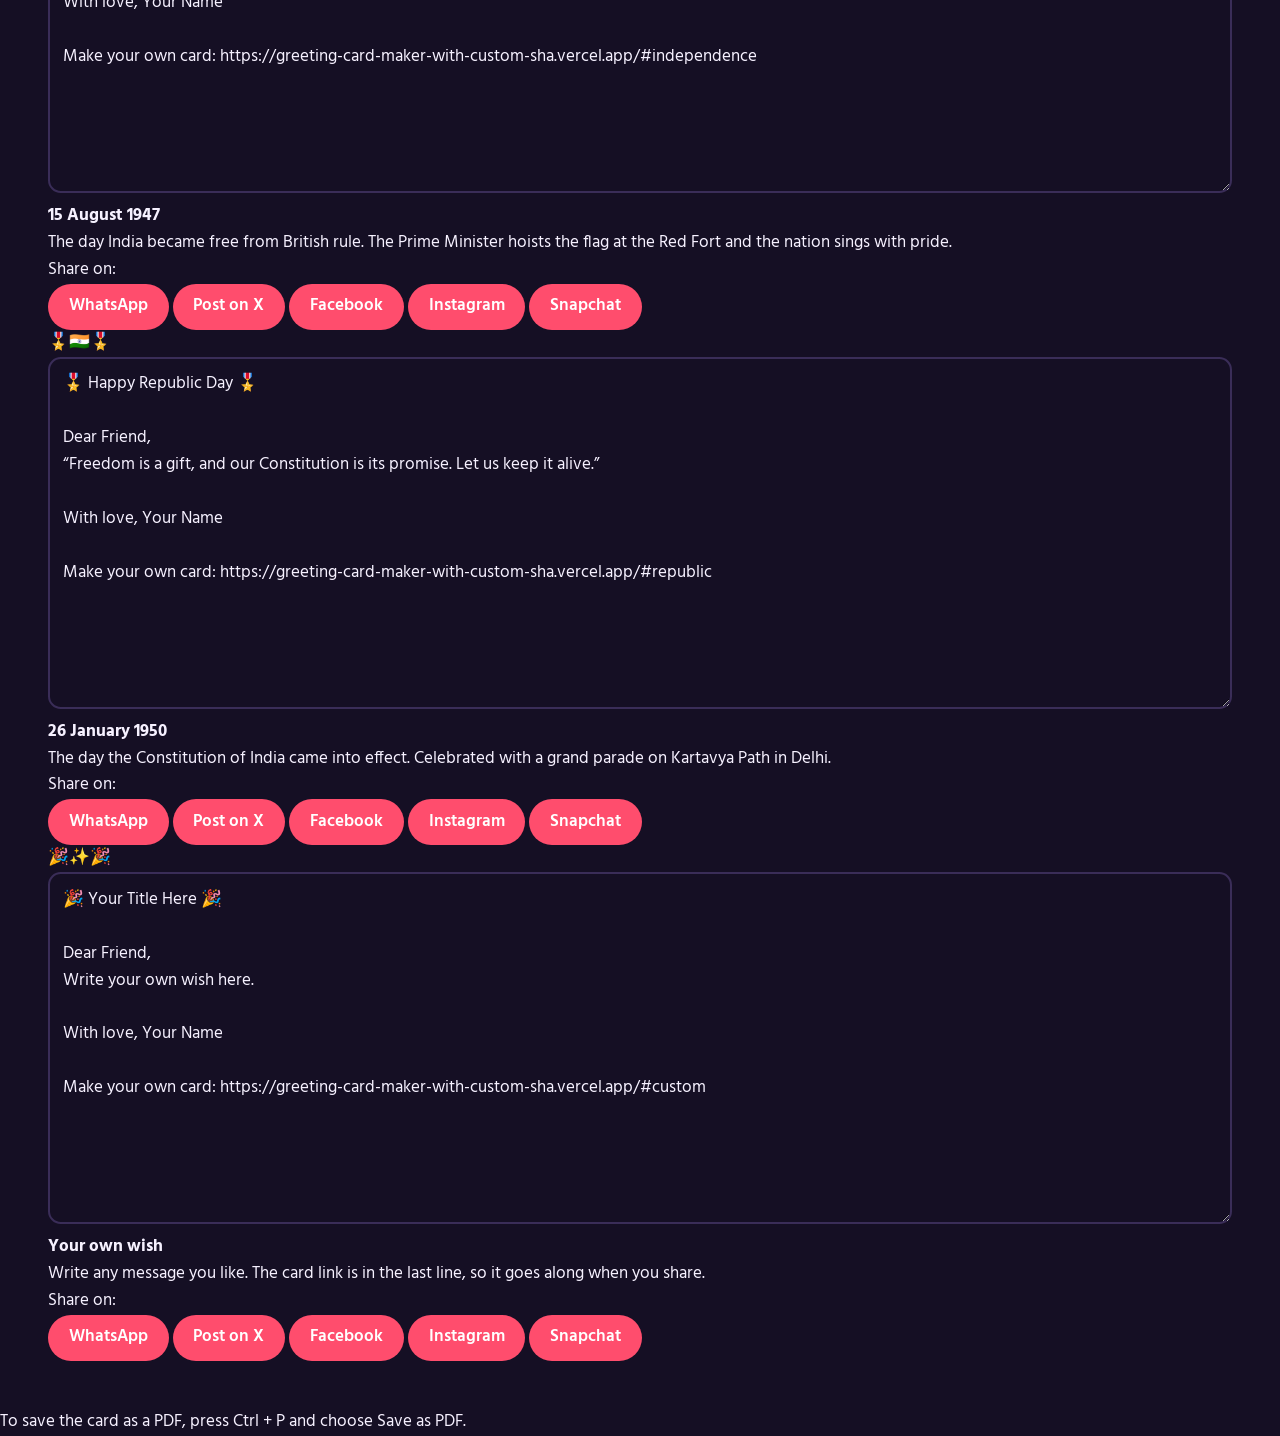
==== commit 0ecf4b37: "Update print statement from 'Hello' to 'Goodbye'" ====
--- a/greetnav.html
+++ b/greetnav.html
@@ -3,9 +3,9 @@
 <head>
 <meta charset="UTF-8">
 <meta name="viewport" content="width=device-width, initial-scale=1">
-<meta name="color-scheme" content="light">
+<meta name="color-scheme" content="dark">
 <title>Your Greeting Card</title>
-<link href="https://fonts.googleapis.com/css2?family=Nunito+Sans:wght@400;600;700&family=Yatra+One&display=swap" rel="stylesheet">
+<link href="https://fonts.googleapis.com/css2?family=Hind:wght@400;600&family=Yeseva+One&display=swap" rel="stylesheet">
 <link rel="stylesheet" href="flix.css">
 </head>
 <body class="saved-page">
@@ -16,7 +16,7 @@
     <span>A card is small, but the warmth inside it travels far.</span>
   </div>
   <div class="nav-links">
-    <a href="greet.html">Create Card</a>
+    <a href="index.html">Create Card</a>
     <a href="greetnav.html#holi">Your Card</a>
   </div>
 </nav>
@@ -45,9 +45,9 @@
     <div class="share-buttons">
       <button type="submit" class="btn-wa">WhatsApp</button>
       <button type="submit" class="btn-x" formaction="https://twitter.com/intent/tweet">Post on X</button>
-      <button type="submit" class="btn-fb" formaction="https://www.facebook.com/">Facebook</button>
-      <button type="submit" class="btn-ig" formaction="https://www.instagram.com/">Instagram</button>
-      <button type="submit" class="btn-sc" formaction="https://www.snapchat.com/">Snapchat</button>
+      <button type="submit" class="btn-fb" name="u" value="https://greeting-card-maker-with-custom-sha.vercel.app/#diwali" formaction="https://www.facebook.com/sharer/sharer.php">Facebook</button>
+      <button type="submit" class="btn-ig" formaction="https://www.instagram.com/direct/inbox/">Instagram</button>
+      <button type="submit" class="btn-sc" name="attachmentUrl" value="https://greeting-card-maker-with-custom-sha.vercel.app/#diwali" formaction="https://www.snapchat.com/scan">Snapchat</button>
     </div>
   </div>
 </form>
@@ -69,9 +69,9 @@
     <div class="share-buttons">
       <button type="submit" class="btn-wa">WhatsApp</button>
       <button type="submit" class="btn-x" formaction="https://twitter.com/intent/tweet">Post on X</button>
-      <button type="submit" class="btn-fb" formaction="https://www.facebook.com/">Facebook</button>
-      <button type="submit" class="btn-ig" formaction="https://www.instagram.com/">Instagram</button>
-      <button type="submit" class="btn-sc" formaction="https://www.snapchat.com/">Snapchat</button>
+      <button type="submit" class="btn-fb" name="u" value="https://greeting-card-maker-with-custom-sha.vercel.app/#holi" formaction="https://www.facebook.com/sharer/sharer.php">Facebook</button>
+      <button type="submit" class="btn-ig" formaction="https://www.instagram.com/direct/inbox/">Instagram</button>
+      <button type="submit" class="btn-sc" name="attachmentUrl" value="https://greeting-card-maker-with-custom-sha.vercel.app/#holi" formaction="https://www.snapchat.com/scan">Snapchat</button>
     </div>
   </div>
 </form>
@@ -93,9 +93,9 @@
     <div class="share-buttons">
       <button type="submit" class="btn-wa">WhatsApp</button>
       <button type="submit" class="btn-x" formaction="https://twitter.com/intent/tweet">Post on X</button>
-      <button type="submit" class="btn-fb" formaction="https://www.facebook.com/">Facebook</button>
-      <button type="submit" class="btn-ig" formaction="https://www.instagram.com/">Instagram</button>
-      <button type="submit" class="btn-sc" formaction="https://www.snapchat.com/">Snapchat</button>
+      <button type="submit" class="btn-fb" name="u" value="https://greeting-card-maker-with-custom-sha.vercel.app/#rakhi" formaction="https://www.facebook.com/sharer/sharer.php">Facebook</button>
+      <button type="submit" class="btn-ig" formaction="https://www.instagram.com/direct/inbox/">Instagram</button>
+      <button type="submit" class="btn-sc" name="attachmentUrl" value="https://greeting-card-maker-with-custom-sha.vercel.app/#rakhi" formaction="https://www.snapchat.com/scan">Snapchat</button>
     </div>
   </div>
 </form>
@@ -117,9 +117,9 @@
     <div class="share-buttons">
       <button type="submit" class="btn-wa">WhatsApp</button>
       <button type="submit" class="btn-x" formaction="https://twitter.com/intent/tweet">Post on X</button>
-      <button type="submit" class="btn-fb" formaction="https://www.facebook.com/">Facebook</button>
-      <button type="submit" class="btn-ig" formaction="https://www.instagram.com/">Instagram</button>
-      <button type="submit" class="btn-sc" formaction="https://www.snapchat.com/">Snapchat</button>
+      <button type="submit" class="btn-fb" name="u" value="https://greeting-card-maker-with-custom-sha.vercel.app/#navratri" formaction="https://www.facebook.com/sharer/sharer.php">Facebook</button>
+      <button type="submit" class="btn-ig" formaction="https://www.instagram.com/direct/inbox/">Instagram</button>
+      <button type="submit" class="btn-sc" name="attachmentUrl" value="https://greeting-card-maker-with-custom-sha.vercel.app/#navratri" formaction="https://www.snapchat.com/scan">Snapchat</button>
     </div>
   </div>
 </form>
@@ -141,9 +141,9 @@
     <div class="share-buttons">
       <button type="submit" class="btn-wa">WhatsApp</button>
       <button type="submit" class="btn-x" formaction="https://twitter.com/intent/tweet">Post on X</button>
-      <button type="submit" class="btn-fb" formaction="https://www.facebook.com/">Facebook</button>
-      <button type="submit" class="btn-ig" formaction="https://www.instagram.com/">Instagram</button>
-      <button type="submit" class="btn-sc" formaction="https://www.snapchat.com/">Snapchat</button>
+      <button type="submit" class="btn-fb" name="u" value="https://greeting-card-maker-with-custom-sha.vercel.app/#dussehra" formaction="https://www.facebook.com/sharer/sharer.php">Facebook</button>
+      <button type="submit" class="btn-ig" formaction="https://www.instagram.com/direct/inbox/">Instagram</button>
+      <button type="submit" class="btn-sc" name="attachmentUrl" value="https://greeting-card-maker-with-custom-sha.vercel.app/#dussehra" formaction="https://www.snapchat.com/scan">Snapchat</button>
     </div>
   </div>
 </form>
@@ -165,9 +165,9 @@
     <div class="share-buttons">
       <button type="submit" class="btn-wa">WhatsApp</button>
       <button type="submit" class="btn-x" formaction="https://twitter.com/intent/tweet">Post on X</button>
-      <button type="submit" class="btn-fb" formaction="https://www.facebook.com/">Facebook</button>
-      <button type="submit" class="btn-ig" formaction="https://www.instagram.com/">Instagram</button>
-      <button type="submit" class="btn-sc" formaction="https://www.snapchat.com/">Snapchat</button>
+      <button type="submit" class="btn-fb" name="u" value="https://greeting-card-maker-with-custom-sha.vercel.app/#janmashtami" formaction="https://www.facebook.com/sharer/sharer.php">Facebook</button>
+      <button type="submit" class="btn-ig" formaction="https://www.instagram.com/direct/inbox/">Instagram</button>
+      <button type="submit" class="btn-sc" name="attachmentUrl" value="https://greeting-card-maker-with-custom-sha.vercel.app/#janmashtami" formaction="https://www.snapchat.com/scan">Snapchat</button>
     </div>
   </div>
 </form>
@@ -189,9 +189,9 @@
     <div class="share-buttons">
       <button type="submit" class="btn-wa">WhatsApp</button>
       <button type="submit" class="btn-x" formaction="https://twitter.com/intent/tweet">Post on X</button>
-      <button type="submit" class="btn-fb" formaction="https://www.facebook.com/">Facebook</button>
-      <button type="submit" class="btn-ig" formaction="https://www.instagram.com/">Instagram</button>
-      <button type="submit" class="btn-sc" formaction="https://www.snapchat.com/">Snapchat</button>
+      <button type="submit" class="btn-fb" name="u" value="https://greeting-card-maker-with-custom-sha.vercel.app/#durga" formaction="https://www.facebook.com/sharer/sharer.php">Facebook</button>
+      <button type="submit" class="btn-ig" formaction="https://www.instagram.com/direct/inbox/">Instagram</button>
+      <button type="submit" class="btn-sc" name="attachmentUrl" value="https://greeting-card-maker-with-custom-sha.vercel.app/#durga" formaction="https://www.snapchat.com/scan">Snapchat</button>
     </div>
   </div>
 </form>
@@ -213,9 +213,9 @@
     <div class="share-buttons">
       <button type="submit" class="btn-wa">WhatsApp</button>
       <button type="submit" class="btn-x" formaction="https://twitter.com/intent/tweet">Post on X</button>
-      <button type="submit" class="btn-fb" formaction="https://www.facebook.com/">Facebook</button>
-      <button type="submit" class="btn-ig" formaction="https://www.instagram.com/">Instagram</button>
-      <button type="submit" class="btn-sc" formaction="https://www.snapchat.com/">Snapchat</button>
+      <button type="submit" class="btn-fb" name="u" value="https://greeting-card-maker-with-custom-sha.vercel.app/#ganesh" formaction="https://www.facebook.com/sharer/sharer.php">Facebook</button>
+      <button type="submit" class="btn-ig" formaction="https://www.instagram.com/direct/inbox/">Instagram</button>
+      <button type="submit" class="btn-sc" name="attachmentUrl" value="https://greeting-card-maker-with-custom-sha.vercel.app/#ganesh" formaction="https://www.snapchat.com/scan">Snapchat</button>
     </div>
   </div>
 </form>
@@ -237,9 +237,9 @@
     <div class="share-buttons">
       <button type="submit" class="btn-wa">WhatsApp</button>
       <button type="submit" class="btn-x" formaction="https://twitter.com/intent/tweet">Post on X</button>
-      <button type="submit" class="btn-fb" formaction="https://www.facebook.com/">Facebook</button>
-      <button type="submit" class="btn-ig" formaction="https://www.instagram.com/">Instagram</button>
-      <button type="submit" class="btn-sc" formaction="https://www.snapchat.com/">Snapchat</button>
+      <button type="submit" class="btn-fb" name="u" value="https://greeting-card-maker-with-custom-sha.vercel.app/#lohri" formaction="https://www.facebook.com/sharer/sharer.php">Facebook</button>
+      <button type="submit" class="btn-ig" formaction="https://www.instagram.com/direct/inbox/">Instagram</button>
+      <button type="submit" class="btn-sc" name="attachmentUrl" value="https://greeting-card-maker-with-custom-sha.vercel.app/#lohri" formaction="https://www.snapchat.com/scan">Snapchat</button>
     </div>
   </div>
 </form>
@@ -261,9 +261,9 @@
     <div class="share-buttons">
       <button type="submit" class="btn-wa">WhatsApp</button>
       <button type="submit" class="btn-x" formaction="https://twitter.com/intent/tweet">Post on X</button>
-      <button type="submit" class="btn-fb" formaction="https://www.facebook.com/">Facebook</button>
-      <button type="submit" class="btn-ig" formaction="https://www.instagram.com/">Instagram</button>
-      <button type="submit" class="btn-sc" formaction="https://www.snapchat.com/">Snapchat</button>
+      <button type="submit" class="btn-fb" name="u" value="https://greeting-card-maker-with-custom-sha.vercel.app/#pongal" formaction="https://www.facebook.com/sharer/sharer.php">Facebook</button>
+      <button type="submit" class="btn-ig" formaction="https://www.instagram.com/direct/inbox/">Instagram</button>
+      <button type="submit" class="btn-sc" name="attachmentUrl" value="https://greeting-card-maker-with-custom-sha.vercel.app/#pongal" formaction="https://www.snapchat.com/scan">Snapchat</button>
     </div>
   </div>
 </form>
@@ -285,9 +285,9 @@
     <div class="share-buttons">
       <button type="submit" class="btn-wa">WhatsApp</button>
       <button type="submit" class="btn-x" formaction="https://twitter.com/intent/tweet">Post on X</button>
-      <button type="submit" class="btn-fb" formaction="https://www.facebook.com/">Facebook</button>
-      <button type="submit" class="btn-ig" formaction="https://www.instagram.com/">Instagram</button>
-      <button type="submit" class="btn-sc" formaction="https://www.snapchat.com/">Snapchat</button>
+      <button type="submit" class="btn-fb" name="u" value="https://greeting-card-maker-with-custom-sha.vercel.app/#onam" formaction="https://www.facebook.com/sharer/sharer.php">Facebook</button>
+      <button type="submit" class="btn-ig" formaction="https://www.instagram.com/direct/inbox/">Instagram</button>
+      <button type="submit" class="btn-sc" name="attachmentUrl" value="https://greeting-card-maker-with-custom-sha.vercel.app/#onam" formaction="https://www.snapchat.com/scan">Snapchat</button>
     </div>
   </div>
 </form>
@@ -309,9 +309,9 @@
     <div class="share-buttons">
       <button type="submit" class="btn-wa">WhatsApp</button>
       <button type="submit" class="btn-x" formaction="https://twitter.com/intent/tweet">Post on X</button>
-      <button type="submit" class="btn-fb" formaction="https://www.facebook.com/">Facebook</button>
-      <button type="submit" class="btn-ig" formaction="https://www.instagram.com/">Instagram</button>
-      <button type="submit" class="btn-sc" formaction="https://www.snapchat.com/">Snapchat</button>
+      <button type="submit" class="btn-fb" name="u" value="https://greeting-card-maker-with-custom-sha.vercel.app/#chhath" formaction="https://www.facebook.com/sharer/sharer.php">Facebook</button>
+      <button type="submit" class="btn-ig" formaction="https://www.instagram.com/direct/inbox/">Instagram</button>
+      <button type="submit" class="btn-sc" name="attachmentUrl" value="https://greeting-card-maker-with-custom-sha.vercel.app/#chhath" formaction="https://www.snapchat.com/scan">Snapchat</button>
     </div>
   </div>
 </form>
@@ -333,9 +333,9 @@
     <div class="share-buttons">
       <button type="submit" class="btn-wa">WhatsApp</button>
       <button type="submit" class="btn-x" formaction="https://twitter.com/intent/tweet">Post on X</button>
-      <button type="submit" class="btn-fb" formaction="https://www.facebook.com/">Facebook</button>
-      <button type="submit" class="btn-ig" formaction="https://www.instagram.com/">Instagram</button>
-      <button type="submit" class="btn-sc" formaction="https://www.snapchat.com/">Snapchat</button>
+      <button type="submit" class="btn-fb" name="u" value="https://greeting-card-maker-with-custom-sha.vercel.app/#eidfitr" formaction="https://www.facebook.com/sharer/sharer.php">Facebook</button>
+      <button type="submit" class="btn-ig" formaction="https://www.instagram.com/direct/inbox/">Instagram</button>
+      <button type="submit" class="btn-sc" name="attachmentUrl" value="https://greeting-card-maker-with-custom-sha.vercel.app/#eidfitr" formaction="https://www.snapchat.com/scan">Snapchat</button>
     </div>
   </div>
 </form>
@@ -357,9 +357,9 @@
     <div class="share-buttons">
       <button type="submit" class="btn-wa">WhatsApp</button>
       <button type="submit" class="btn-x" formaction="https://twitter.com/intent/tweet">Post on X</button>
-      <button type="submit" class="btn-fb" formaction="https://www.facebook.com/">Facebook</button>
-      <button type="submit" class="btn-ig" formaction="https://www.instagram.com/">Instagram</button>
-      <button type="submit" class="btn-sc" formaction="https://www.snapchat.com/">Snapchat</button>
+      <button type="submit" class="btn-fb" name="u" value="https://greeting-card-maker-with-custom-sha.vercel.app/#eidadha" formaction="https://www.facebook.com/sharer/sharer.php">Facebook</button>
+      <button type="submit" class="btn-ig" formaction="https://www.instagram.com/direct/inbox/">Instagram</button>
+      <button type="submit" class="btn-sc" name="attachmentUrl" value="https://greeting-card-maker-with-custom-sha.vercel.app/#eidadha" formaction="https://www.snapchat.com/scan">Snapchat</button>
     </div>
   </div>
 </form>
@@ -381,9 +381,9 @@
     <div class="share-buttons">
       <button type="submit" class="btn-wa">WhatsApp</button>
       <button type="submit" class="btn-x" formaction="https://twitter.com/intent/tweet">Post on X</button>
-      <button type="submit" class="btn-fb" formaction="https://www.facebook.com/">Facebook</button>
-      <button type="submit" class="btn-ig" formaction="https://www.instagram.com/">Instagram</button>
-      <button type="submit" class="btn-sc" formaction="https://www.snapchat.com/">Snapchat</button>
+      <button type="submit" class="btn-fb" name="u" value="https://greeting-card-maker-with-custom-sha.vercel.app/#gurpurab" formaction="https://www.facebook.com/sharer/sharer.php">Facebook</button>
+      <button type="submit" class="btn-ig" formaction="https://www.instagram.com/direct/inbox/">Instagram</button>
+      <button type="submit" class="btn-sc" name="attachmentUrl" value="https://greeting-card-maker-with-custom-sha.vercel.app/#gurpurab" formaction="https://www.snapchat.com/scan">Snapchat</button>
     </div>
   </div>
 </form>
@@ -405,9 +405,9 @@
     <div class="share-buttons">
       <button type="submit" class="btn-wa">WhatsApp</button>
       <button type="submit" class="btn-x" formaction="https://twitter.com/intent/tweet">Post on X</button>
-      <button type="submit" class="btn-fb" formaction="https://www.facebook.com/">Facebook</button>
-      <button type="submit" class="btn-ig" formaction="https://www.instagram.com/">Instagram</button>
-      <button type="submit" class="btn-sc" formaction="https://www.snapchat.com/">Snapchat</button>
+      <button type="submit" class="btn-fb" name="u" value="https://greeting-card-maker-with-custom-sha.vercel.app/#baisakhi" formaction="https://www.facebook.com/sharer/sharer.php">Facebook</button>
+      <button type="submit" class="btn-ig" formaction="https://www.instagram.com/direct/inbox/">Instagram</button>
+      <button type="submit" class="btn-sc" name="attachmentUrl" value="https://greeting-card-maker-with-custom-sha.vercel.app/#baisakhi" formaction="https://www.snapchat.com/scan">Snapchat</button>
       <button type="submit" class="btn-ms" formaction="https://www.messenger.com/">Messenger</button>
     </div>
   </div>
@@ -430,9 +430,9 @@
     <div class="share-buttons">
       <button type="submit" class="btn-wa">WhatsApp</button>
       <button type="submit" class="btn-x" formaction="https://twitter.com/intent/tweet">Post on X</button>
-      <button type="submit" class="btn-fb" formaction="https://www.facebook.com/">Facebook</button>
-      <button type="submit" class="btn-ig" formaction="https://www.instagram.com/">Instagram</button>
-      <button type="submit" class="btn-sc" formaction="https://www.snapchat.com/">Snapchat</button>
+      <button type="submit" class="btn-fb" name="u" value="https://greeting-card-maker-with-custom-sha.vercel.app/#buddha" formaction="https://www.facebook.com/sharer/sharer.php">Facebook</button>
+      <button type="submit" class="btn-ig" formaction="https://www.instagram.com/direct/inbox/">Instagram</button>
+      <button type="submit" class="btn-sc" name="attachmentUrl" value="https://greeting-card-maker-with-custom-sha.vercel.app/#buddha" formaction="https://www.snapchat.com/scan">Snapchat</button>
     </div>
   </div>
 </form>
@@ -454,9 +454,9 @@
     <div class="share-buttons">
       <button type="submit" class="btn-wa">WhatsApp</button>
       <button type="submit" class="btn-x" formaction="https://twitter.com/intent/tweet">Post on X</button>
-      <button type="submit" class="btn-fb" formaction="https://www.facebook.com/">Facebook</button>
-      <button type="submit" class="btn-ig" formaction="https://www.instagram.com/">Instagram</button>
-      <button type="submit" class="btn-sc" formaction="https://www.snapchat.com/">Snapchat</button>
+      <button type="submit" class="btn-fb" name="u" value="https://greeting-card-maker-with-custom-sha.vercel.app/#mahavir" formaction="https://www.facebook.com/sharer/sharer.php">Facebook</button>
+      <button type="submit" class="btn-ig" formaction="https://www.instagram.com/direct/inbox/">Instagram</button>
+      <button type="submit" class="btn-sc" name="attachmentUrl" value="https://greeting-card-maker-with-custom-sha.vercel.app/#mahavir" formaction="https://www.snapchat.com/scan">Snapchat</button>
     </div>
   </div>
 </form>
@@ -478,9 +478,9 @@
     <div class="share-buttons">
       <button type="submit" class="btn-wa">WhatsApp</button>
       <button type="submit" class="btn-x" formaction="https://twitter.com/intent/tweet">Post on X</button>
-      <button type="submit" class="btn-fb" formaction="https://www.facebook.com/">Facebook</button>
-      <button type="submit" class="btn-ig" formaction="https://www.instagram.com/">Instagram</button>
-      <button type="submit" class="btn-sc" formaction="https://www.snapchat.com/">Snapchat</button>
+      <button type="submit" class="btn-fb" name="u" value="https://greeting-card-maker-with-custom-sha.vercel.app/#christmas" formaction="https://www.facebook.com/sharer/sharer.php">Facebook</button>
+      <button type="submit" class="btn-ig" formaction="https://www.instagram.com/direct/inbox/">Instagram</button>
+      <button type="submit" class="btn-sc" name="attachmentUrl" value="https://greeting-card-maker-with-custom-sha.vercel.app/#christmas" formaction="https://www.snapchat.com/scan">Snapchat</button>
     </div>
   </div>
 </form>
@@ -502,9 +502,9 @@
     <div class="share-buttons">
       <button type="submit" class="btn-wa">WhatsApp</button>
       <button type="submit" class="btn-x" formaction="https://twitter.com/intent/tweet">Post on X</button>
-      <button type="submit" class="btn-fb" formaction="https://www.facebook.com/">Facebook</button>
-      <button type="submit" class="btn-ig" formaction="https://www.instagram.com/">Instagram</button>
-      <button type="submit" class="btn-sc" formaction="https://www.snapchat.com/">Snapchat</button>
+      <button type="submit" class="btn-fb" name="u" value="https://greeting-card-maker-with-custom-sha.vercel.app/#easter" formaction="https://www.facebook.com/sharer/sharer.php">Facebook</button>
+      <button type="submit" class="btn-ig" formaction="https://www.instagram.com/direct/inbox/">Instagram</button>
+      <button type="submit" class="btn-sc" name="attachmentUrl" value="https://greeting-card-maker-with-custom-sha.vercel.app/#easter" formaction="https://www.snapchat.com/scan">Snapchat</button>
     </div>
   </div>
 </form>
@@ -526,9 +526,9 @@
     <div class="share-buttons">
       <button type="submit" class="btn-wa">WhatsApp</button>
       <button type="submit" class="btn-x" formaction="https://twitter.com/intent/tweet">Post on X</button>
-      <button type="submit" class="btn-fb" formaction="https://www.facebook.com/">Facebook</button>
-      <button type="submit" class="btn-ig" formaction="https://www.instagram.com/">Instagram</button>
-      <button type="submit" class="btn-sc" formaction="https://www.snapchat.com/">Snapchat</button>
+      <button type="submit" class="btn-fb" name="u" value="https://greeting-card-maker-with-custom-sha.vercel.app/#newyear" formaction="https://www.facebook.com/sharer/sharer.php">Facebook</button>
+      <button type="submit" class="btn-ig" formaction="https://www.instagram.com/direct/inbox/">Instagram</button>
+      <button type="submit" class="btn-sc" name="attachmentUrl" value="https://greeting-card-maker-with-custom-sha.vercel.app/#newyear" formaction="https://www.snapchat.com/scan">Snapchat</button>
     </div>
   </div>
 </form>
@@ -550,9 +550,9 @@
     <div class="share-buttons">
       <button type="submit" class="btn-wa">WhatsApp</button>
       <button type="submit" class="btn-x" formaction="https://twitter.com/intent/tweet">Post on X</button>
-      <button type="submit" class="btn-fb" formaction="https://www.facebook.com/">Facebook</button>
-      <button type="submit" class="btn-ig" formaction="https://www.instagram.com/">Instagram</button>
-      <button type="submit" class="btn-sc" formaction="https://www.snapchat.com/">Snapchat</button>
+      <button type="submit" class="btn-fb" name="u" value="https://greeting-card-maker-with-custom-sha.vercel.app/#independence" formaction="https://www.facebook.com/sharer/sharer.php">Facebook</button>
+      <button type="submit" class="btn-ig" formaction="https://www.instagram.com/direct/inbox/">Instagram</button>
+      <button type="submit" class="btn-sc" name="attachmentUrl" value="https://greeting-card-maker-with-custom-sha.vercel.app/#independence" formaction="https://www.snapchat.com/scan">Snapchat</button>
     </div>
   </div>
 </form>
@@ -574,9 +574,33 @@
     <div class="share-buttons">
       <button type="submit" class="btn-wa">WhatsApp</button>
       <button type="submit" class="btn-x" formaction="https://twitter.com/intent/tweet">Post on X</button>
-      <button type="submit" class="btn-fb" formaction="https://www.facebook.com/">Facebook</button>
-      <button type="submit" class="btn-ig" formaction="https://www.instagram.com/">Instagram</button>
-      <button type="submit" class="btn-sc" formaction="https://www.snapchat.com/">Snapchat</button>
+      <button type="submit" class="btn-fb" name="u" value="https://greeting-card-maker-with-custom-sha.vercel.app/#republic" formaction="https://www.facebook.com/sharer/sharer.php">Facebook</button>
+      <button type="submit" class="btn-ig" formaction="https://www.instagram.com/direct/inbox/">Instagram</button>
+      <button type="submit" class="btn-sc" name="attachmentUrl" value="https://greeting-card-maker-with-custom-sha.vercel.app/#republic" formaction="https://www.snapchat.com/scan">Snapchat</button>
+    </div>
+  </div>
+</form>
+<form id="custom" action="https://wa.me/" target="_blank" style="--c:#7b2cbf">
+  <div class="face">
+    <span class="deco d1">🎉</span><span class="deco d2">✨</span><span class="deco d3">🎉</span>
+    <textarea name="text" rows="12" aria-label="Card message">🎉 Your Title Here 🎉
+
+Dear Friend,
+Write your own wish here.
+
+With love, Your Name
+
+Make your own card: https://greeting-card-maker-with-custom-sha.vercel.app/#custom</textarea>
+  </div>
+  <p class="about"><strong>Your own wish</strong><br>Write any message you like. The card link is in the last line, so it goes along when you share.</p>
+  <div class="share-section">
+    <span class="share-title">Share on:</span>
+    <div class="share-buttons">
+      <button type="submit" class="btn-wa">WhatsApp</button>
+      <button type="submit" class="btn-x" formaction="https://twitter.com/intent/tweet">Post on X</button>
+      <button type="submit" class="btn-fb" name="u" value="https://greeting-card-maker-with-custom-sha.vercel.app/#custom" formaction="https://www.facebook.com/sharer/sharer.php">Facebook</button>
+      <button type="submit" class="btn-ig" formaction="https://www.instagram.com/direct/inbox/">Instagram</button>
+      <button type="submit" class="btn-sc" name="attachmentUrl" value="https://greeting-card-maker-with-custom-sha.vercel.app/#custom" formaction="https://www.snapchat.com/scan">Snapchat</button>
     </div>
   </div>
 </form>
--- a/flix.css
+++ b/flix.css
@@ -1,289 +1,95 @@
-/* Colors & Base */
-:root {
-  --main: #6a1b9a;
-  --bg: #f8f5f0;
-  color-scheme: light;
+:root{--bg:#150f24;--panel:#221838;--line:#3a2d58;--ink:#f6f1ff;--mute:#b9aed6;--paper:#fffdf8;--text:#2b2140;--red:#ff4d6d;--r:1.25rem}
+*{box-sizing:border-box;margin:0}
+html{scroll-behavior:smooth;scroll-padding-top:5rem}
+body{font:1.05rem/1.6 "Hind",system-ui,sans-serif;background:var(--bg);color:var(--ink)}
+h1,h2,h3,h4,.logo{font-family:"Yeseva One",Georgia,serif;font-weight:400}
+a{color:inherit}
+::selection{background:var(--red);color:#fff}
+.skip{position:absolute;left:-99rem}
+.skip:focus{left:1rem;top:1rem;background:#fff;color:#000;padding:.5rem 1rem;z-index:9}
+
+.top{position:sticky;top:0;z-index:5;display:flex;justify-content:space-between;align-items:center;padding:.8rem clamp(1rem,5vw,3rem);background:rgba(21,15,36,.92);backdrop-filter:blur(8px);border-bottom:1px solid var(--line)}
+.logo{font-size:1.7rem;color:var(--red);text-decoration:none}
+.top nav{display:flex;gap:1.4rem}
+.top nav a[href^="#"]{text-decoration:none;color:var(--mute);transition:color .2s}
+.top nav a[href^="#"]:hover,.top nav a[href^="#"]:focus-visible{color:#fff}
+
+.hero{max-width:56rem;padding:clamp(2.5rem,8vw,5rem) clamp(1rem,5vw,3rem) 1rem}
+.hero h1{font-size:clamp(2.2rem,6vw,4rem);line-height:1.1}
+.hero p{max-width:36rem;margin-top:1rem;color:var(--mute)}
+main{padding:0 clamp(1rem,5vw,3rem) 3rem}
+
+/* festival rows (flexbox + scroll snap) */
+.rows h2{font-size:1.25rem;margin:1.8rem 0 .7rem}
+.row{display:flex;gap:.8rem;overflow-x:auto;scroll-snap-type:x proximity;padding:.3rem .3rem .8rem}
+.tile{flex:0 0 8.5rem;scroll-snap-align:start;display:flex;flex-direction:column;align-items:center;gap:.3rem;padding:1.1rem .5rem;border-radius:var(--r);text-align:center;font-weight:600;font-size:.95rem;line-height:1.25;color:#fff;text-decoration:none;text-shadow:0 1px 3px rgba(0,0,0,.35);background:linear-gradient(145deg,var(--a),var(--b));transition:transform .2s,box-shadow .2s}
+.tile span{font-size:2.2rem;line-height:1.1}
+.tile:hover,.tile:focus-visible{transform:translateY(-4px) scale(1.04);box-shadow:0 .8rem 1.6rem rgba(0,0,0,.45);outline:2px solid #fff}
+
+/* colour themes (CSS variables) */
+.fire{--a:#ff8c1a;--b:#d62828}
+.bloom{--a:#ff5d8f;--b:#7b2cbf}
+.leaf{--a:#2dc653;--b:#0b6e4f}
+.sky{--a:#4cc9f0;--b:#3a0ca3}
+.gold{--a:#f4a300;--b:#b5651d}
+.xmas{--a:#e63946;--b:#1b6b3a}
+.flag{--a:#ff9933;--b:#138808}
+
+/* card stage: only the card whose id is in the URL (:target) is shown */
+.stage{margin-top:2rem}
+.card{display:none;grid-template-columns:3fr 2fr;gap:1.8rem;align-items:start;scroll-margin-top:5rem}
+.card:target{display:grid;animation:pop .5s ease-out}
+@keyframes pop{from{opacity:0;transform:translateY(1.5rem) rotate(-1deg)}}
+
+.paper{background:var(--paper);color:var(--text);border-radius:var(--r);overflow:hidden;box-shadow:0 0 0 .35rem var(--a),0 1.5rem 3rem -.5rem var(--b)}
+.paper header{padding:1.5rem 1rem;text-align:center;color:#fff;text-shadow:0 1px 3px rgba(0,0,0,.4);background:linear-gradient(135deg,var(--a),var(--b))}
+.paper header p{font-size:1.8rem;letter-spacing:.4rem}
+.paper h3{font-size:clamp(1.5rem,4vw,2.2rem)}
+.msg{padding:1.8rem clamp(1rem,4vw,2.5rem);font-size:1.15rem}
+.msg blockquote{margin:1rem 0;padding-left:1rem;border-left:.3rem solid var(--a);font-family:"Yeseva One",Georgia,serif;font-size:1.35rem;line-height:1.5}
+[contenteditable]{transition:background .2s}
+[contenteditable]:hover{background:rgba(0,0,0,.04)}
+[contenteditable]:focus{outline:2px dashed var(--b);outline-offset:-.5rem}
+.paper::after{content:"Make your own card at greetflix.vercel.app";display:block;padding:.8rem;text-align:center;font-size:.8rem;color:#7a6e92;border-top:1px dashed #d8d0e6}
+
+.card aside{padding:1.5rem;background:var(--panel);border-radius:var(--r)}
+.card aside h4{font-size:1.25rem;color:var(--a)}
+.card aside p{margin-top:.5rem;color:var(--mute)}
+.card aside::after{content:"Tip: click the message to edit it, then press Ctrl+P and choose Save as PDF.";display:block;margin-top:1rem;padding-top:.8rem;border-top:1px solid var(--line);font-size:.85rem;color:var(--mute)}
+
+/* placeholder is a later sibling, so it hides once any card is targeted */
+.card:target ~ .hint{display:none}
+.hint{padding:3rem 1rem;text-align:center;color:var(--mute);border:2px dashed var(--line);border-radius:var(--r)}
+.hint span{display:block;font-size:3rem;animation:float 3s ease-in-out infinite}
+@keyframes float{50%{transform:translateY(-.6rem)}}
+
+/* share form */
+.share{max-width:40rem;margin-top:3rem;padding:1.5rem;background:var(--panel);border-radius:var(--r)}
+.share h2{font-size:1.4rem}
+.share label{display:block;margin:.8rem 0 .4rem;color:var(--mute)}
+textarea{width:100%;min-height:7rem;padding:.8rem;font:inherit;color:var(--ink);background:var(--bg);border:2px solid var(--line);border-radius:.8rem;resize:vertical}
+textarea:focus{outline:none;border-color:var(--red);box-shadow:0 0 0 .2rem rgba(255,77,109,.3)}
+textarea:invalid{border-color:#ffb703}
+.btns{display:flex;flex-wrap:wrap;gap:.6rem;margin-top:1rem}
+button{padding:.6rem 1.3rem;font:inherit;font-weight:600;color:#fff;background:var(--red);border:0;border-radius:2rem;cursor:pointer;transition:filter .2s,transform .2s}
+button:hover{filter:brightness(1.15);transform:translateY(-2px)}
+button:focus-visible{outline:3px solid #fff}
+
+.foot{padding:2rem 1rem;text-align:center;color:var(--mute);border-top:1px solid var(--line)}
+
+/* responsive */
+@media (max-width:48rem){
+  .card{grid-template-columns:1fr}
+  .top nav a:first-child{display:none}
+  .tile{flex-basis:7rem}
 }
-
-* {
-  box-sizing: border-box;
+@media (prefers-reduced-motion:reduce){
+  *{animation:none!important;transition:none!important;scroll-behavior:auto!important}
 }
-
-body {
-  margin: 0;
-  font-family: "Nunito Sans", Arial, sans-serif;
-  background: var(--bg);
-  color: #333;
+/* print: only the opened card */
+@media print{
+  body{background:#fff}
+  .top,.hero,.rows,.share,.foot,.hint,.card aside{display:none}
+  .card:target{display:block}
+  .paper{box-shadow:none;border:3px solid var(--a)}
 }
-
-nav {
-  background: #191233;
-  color:red;
-  padding: 0.9rem 2rem;
-  display: flex;
-  justify-content: space-between;
-  align-items: center;
-  flex-wrap: wrap;
-  gap: 1rem;
-}
-
-nav .brand strong {
-  display: block;
-  font: 1.35rem "Yatra One", Georgia, serif;
-  color: #ffb74d;
-}
-
-nav .brand span {
-  font-size: 0.82rem;
-  color: #ccc;
-  font-style: italic;
-}
-
-nav .nav-links {
-  display: flex;
-  gap: 1.5rem;
-}
-
-nav .nav-links a {
-  color: white;
-  text-decoration: none;
-  font-weight: 700;
-  font-size: 0.95rem;
-}
-
-nav .nav-links a:hover {
-  color: #ffb74d;
-}
-
-header {
-  text-align: center;
-  color: white;
-  padding: 3.2rem 1rem 4.8rem;
-  background: linear-gradient(135deg, #1f1442 0%, #5e2066 55%, #d85c27 100%);
-}
-
-header h1 {
-  margin: 0 0 0.6rem;
-  font: 2.3rem "Yatra One", Georgia, serif;
-}
-
-header p {
-  margin: 0 auto;
-  max-width: 520px;
-  font-size: 1rem;
-  line-height: 1.5;
-  color: #f3e8ff;
-}
-
-main {
-  max-width: 540px;
-  margin: -3.2rem auto 2rem;
-  padding: 0 1rem;
-}
-
-.box, form {
-  background: white;
-  padding: 1.4rem;
-  margin-bottom: 1.5rem;
-  border-radius: 18px;
-  box-shadow: 0 8px 24px rgba(0, 0, 0, 0.1);
-}
-
-label {
-  display: block;
-  margin-bottom: 0.5rem;
-  font-weight: bold;
-  color: var(--main);
-}
-
-select {
-  width: 100%;
-  padding: 0.75rem;
-  font-size: 1rem;
-  border: 2px solid var(--main);
-  border-radius: 10px;
-  background: white;
-  color: #333;
-}
-
-.empty {
-  text-align: center;
-  border: 2px dashed #bbb;
-  box-shadow: none;
-}
-
-form {
-  display: none;
-  border-top: 6px solid var(--c);
-}
-
-.saved-page form {
-  border-top: 0;
-  padding: 0.6rem;
-}
-
-body:has(option:checked:not([disabled])) .empty {
-  display: none;
-}
-
-h2 {
-  margin: 0 0 0.8rem;
-  font: 1.5rem "Yatra One", Georgia, serif;
-  color: var(--c);
-}
-
-/* Card Face */
-.face {
-  position: relative;
-  padding: 2.6rem 1.2rem 2.2rem;
-  border-radius: 14px;
-  overflow: hidden;
-  border: 2px solid rgba(255, 255, 255, 0.45);
-  background: linear-gradient(135deg, var(--c), #7b1fa2);
-}
-
-.deco {
-  position: absolute;
-  font-size: 1.8rem;
-}
-.d1 { top: 10px; left: 14px; }
-.d2 { top: 10px; right: 14px; }
-.d3 { bottom: 10px; right: 14px; }
-
-textarea {
-  display: block;
-  width: 100%;
-  padding: 0.5rem;
-  font: 1.15rem/1.65 "Nunito Sans", Georgia, serif;
-  text-align: center;
-  color: white;
-  background: transparent;
-  border: 0;
-  resize: none;
-}
-
-textarea:focus {
-  outline: 1px dashed rgba(255, 255, 255, 0.6);
-}
-
-.about {
-  margin: 1rem 0.4rem 0;
-  padding: 0.8rem 1rem;
-  background: #faf7fd;
-  border-left: 4px solid var(--c);
-  border-radius: 8px;
-  font-size: 0.9rem;
-}
-
-.save-btn {
-  display: block;
-  width: 100%;
-  margin-top: 1rem;
-  padding: 0.75rem;
-  font-size: 1rem;
-  font-weight: bold;
-  color: white;
-  background: var(--c);
-  border: 0;
-  border-radius: 10px;
-  cursor: pointer;
-}
-
-.save-btn:hover {
-  opacity: 0.9;
-}
-
-.share-section {
-  margin: 1rem 0.4rem 0.4rem;
-  padding-top: 0.9rem;
-  border-top: 1px solid #eee;
-}
-
-.share-title {
-  display: block;
-  font-size: 0.8rem;
-  font-weight: bold;
-  color: #666;
-  margin-bottom: 0.5rem;
-}
-
-.share-buttons {
-  display: flex;
-  flex-wrap: wrap;
-  gap: 0.45rem;
-}
-
-.share-buttons button {
-  flex: 1 1 auto;
-  margin: 0;
-  padding: 0.45rem 0.75rem;
-  font-size: 0.84rem;
-  font-weight: bold;
-  color: white;
-  border: 0;
-  border-radius: 6px;
-  cursor: pointer;
-}
-
-.btn-wa { background: #25D366; }
-.btn-x  { background: #14171A; }
-.btn-fb { background: #1877F2; }
-.btn-ig { background: #E1306C; }
-.btn-sc { background: #FFFC00; color: #111 !important; }
-
-.share-buttons button:hover {
-  opacity: 0.88;
-}
-
-footer {
-  text-align: center;
-  padding: 1rem;
-  color: #777;
-  font-size: 0.9rem;
-}
-
-@media print {
-  nav, header, .box, .about, .share-section, .save-btn, footer {
-    display: none;
-  }
-  form {
-    box-shadow: none;
-  }
-}
-
-/* Show card on greetnav.html via #hash, or default to #holi if no hash */
-form:target {
-  display: block;
-}
-
-.saved-page:not(:has(form:target)) #holi {
-  display: block;
-}
-
-/* Show selected festival on greet.html */
-body:not(.saved-page):has(option[value=custom]:checked) #custom,
-body:not(.saved-page):has(option[value=diwali]:checked) #diwali,
-body:not(.saved-page):has(option[value=holi]:checked) #holi,
-body:not(.saved-page):has(option[value=rakhi]:checked) #rakhi,
-body:not(.saved-page):has(option[value=navratri]:checked) #navratri,
-body:not(.saved-page):has(option[value=dussehra]:checked) #dussehra,
-body:not(.saved-page):has(option[value=janmashtami]:checked) #janmashtami,
-body:not(.saved-page):has(option[value=durga]:checked) #durga,
-body:not(.saved-page):has(option[value=ganesh]:checked) #ganesh,
-body:not(.saved-page):has(option[value=lohri]:checked) #lohri,
-body:not(.saved-page):has(option[value=pongal]:checked) #pongal,
-body:not(.saved-page):has(option[value=onam]:checked) #onam,
-body:not(.saved-page):has(option[value=chhath]:checked) #chhath,
-body:not(.saved-page):has(option[value=eidfitr]:checked) #eidfitr,
-body:not(.saved-page):has(option[value=eidadha]:checked) #eidadha,
-body:not(.saved-page):has(option[value=gurpurab]:checked) #gurpurab,
-body:not(.saved-page):has(option[value=baisakhi]:checked) #baisakhi,
-body:not(.saved-page):has(option[value=buddha]:checked) #buddha,
-body:not(.saved-page):has(option[value=mahavir]:checked) #mahavir,
-body:not(.saved-page):has(option[value=christmas]:checked) #christmas,
-body:not(.saved-page):has(option[value=easter]:checked) #easter,
-body:not(.saved-page):has(option[value=newyear]:checked) #newyear,
-body:not(.saved-page):has(option[value=independence]:checked) #independence,
-body:not(.saved-page):has(option[value=republic]:checked) #republic {
-  display: block;
-}
